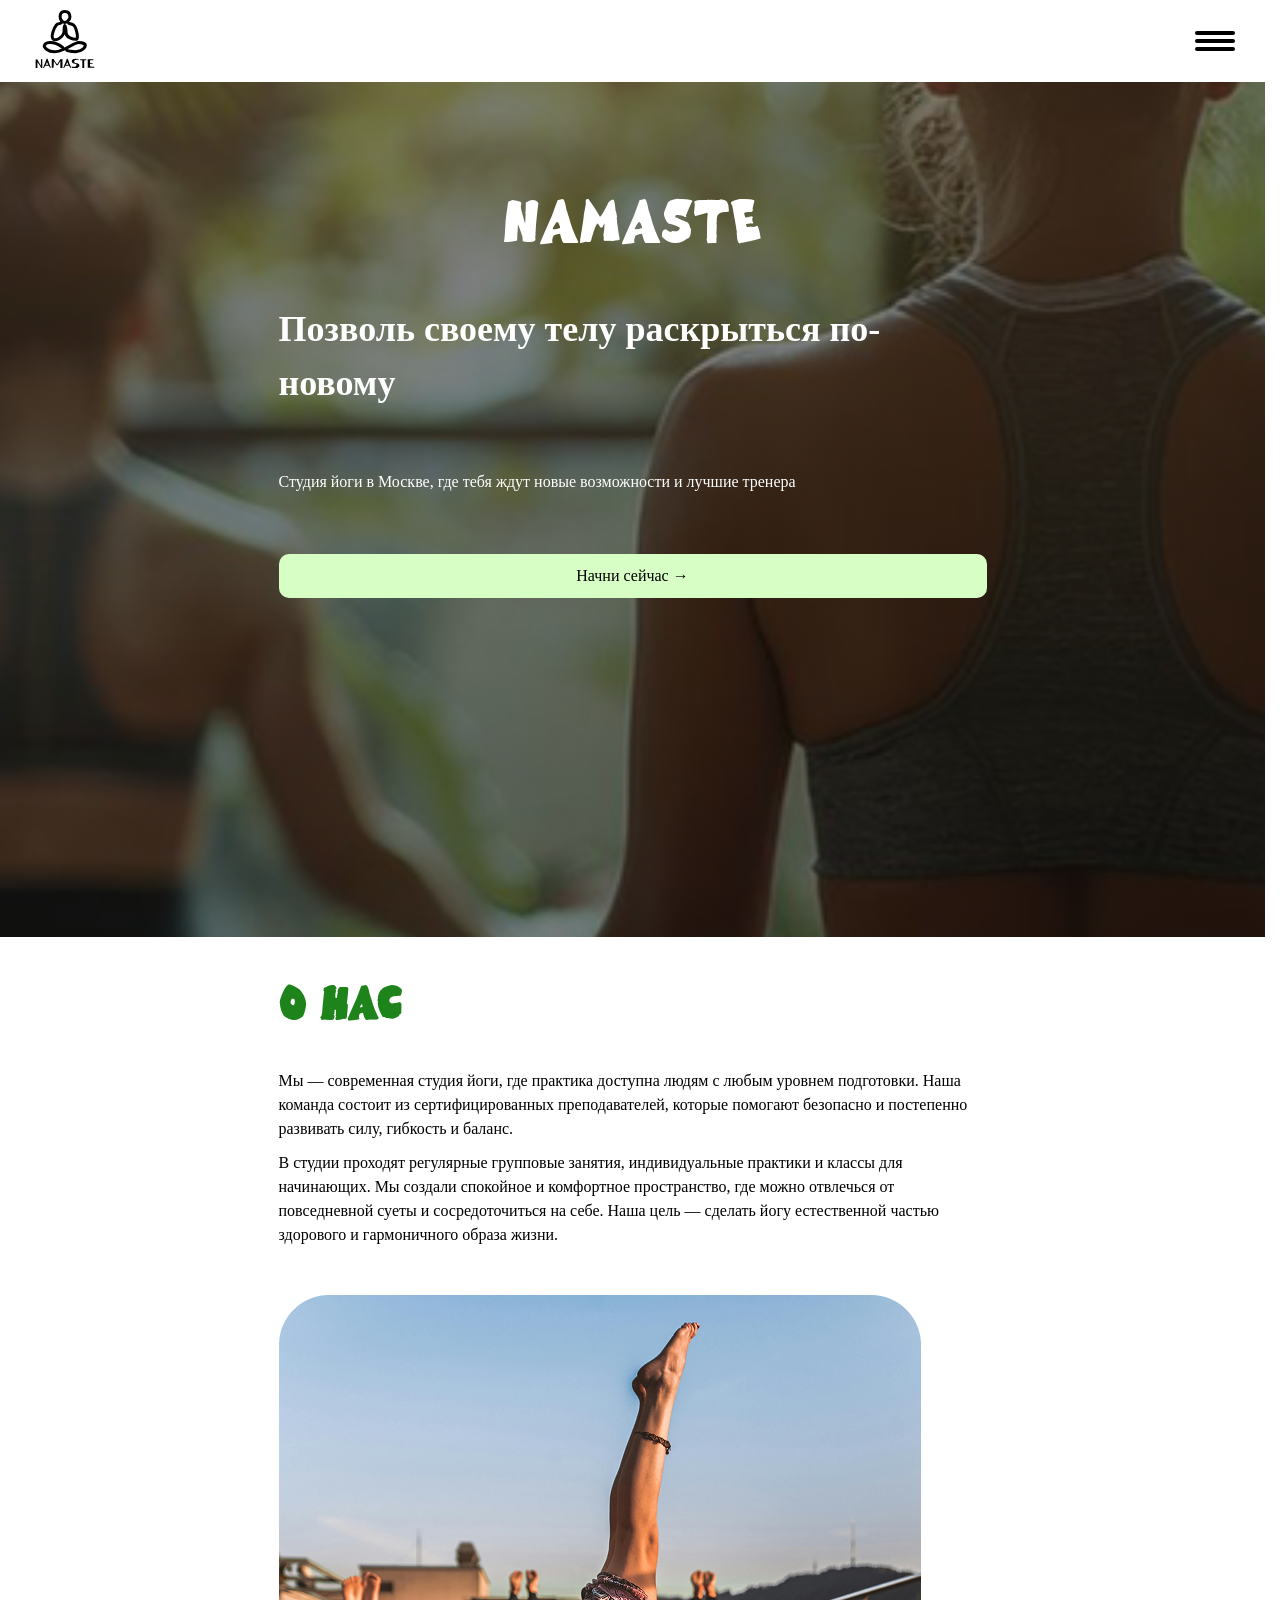
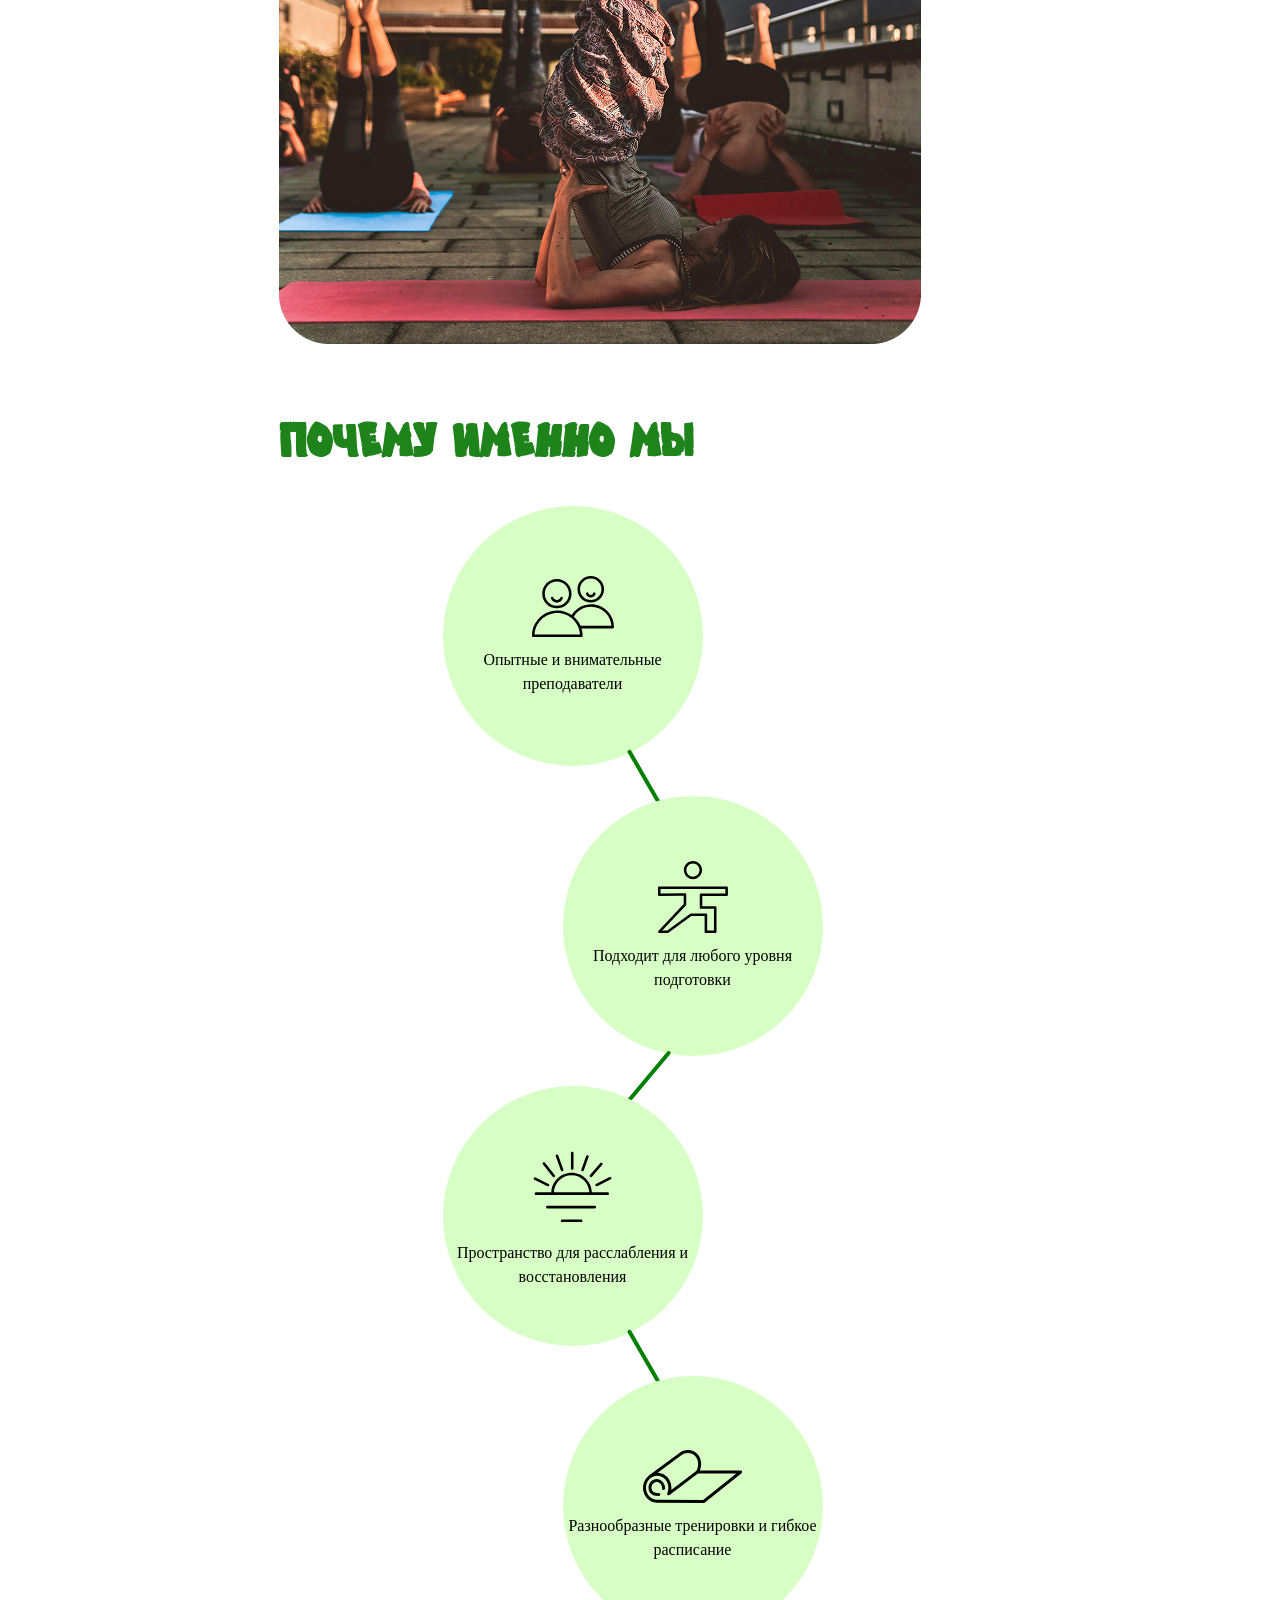
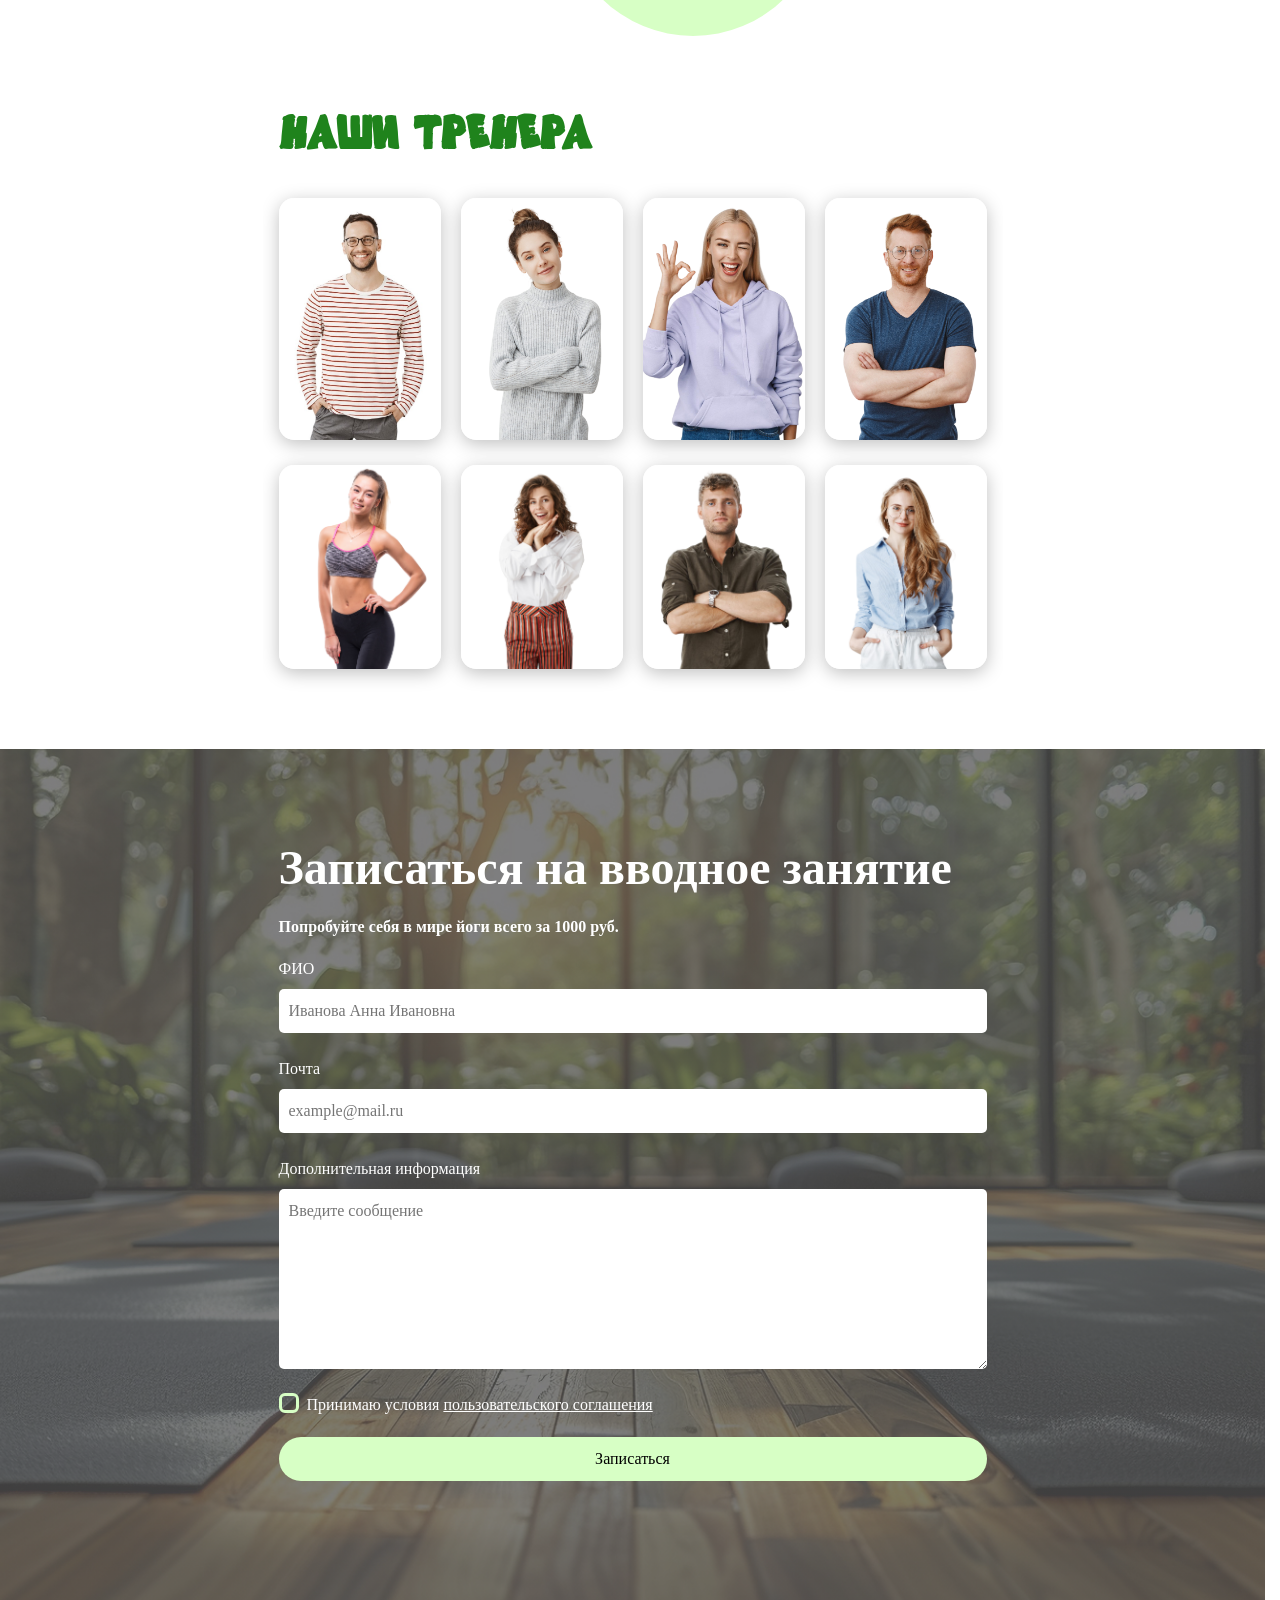
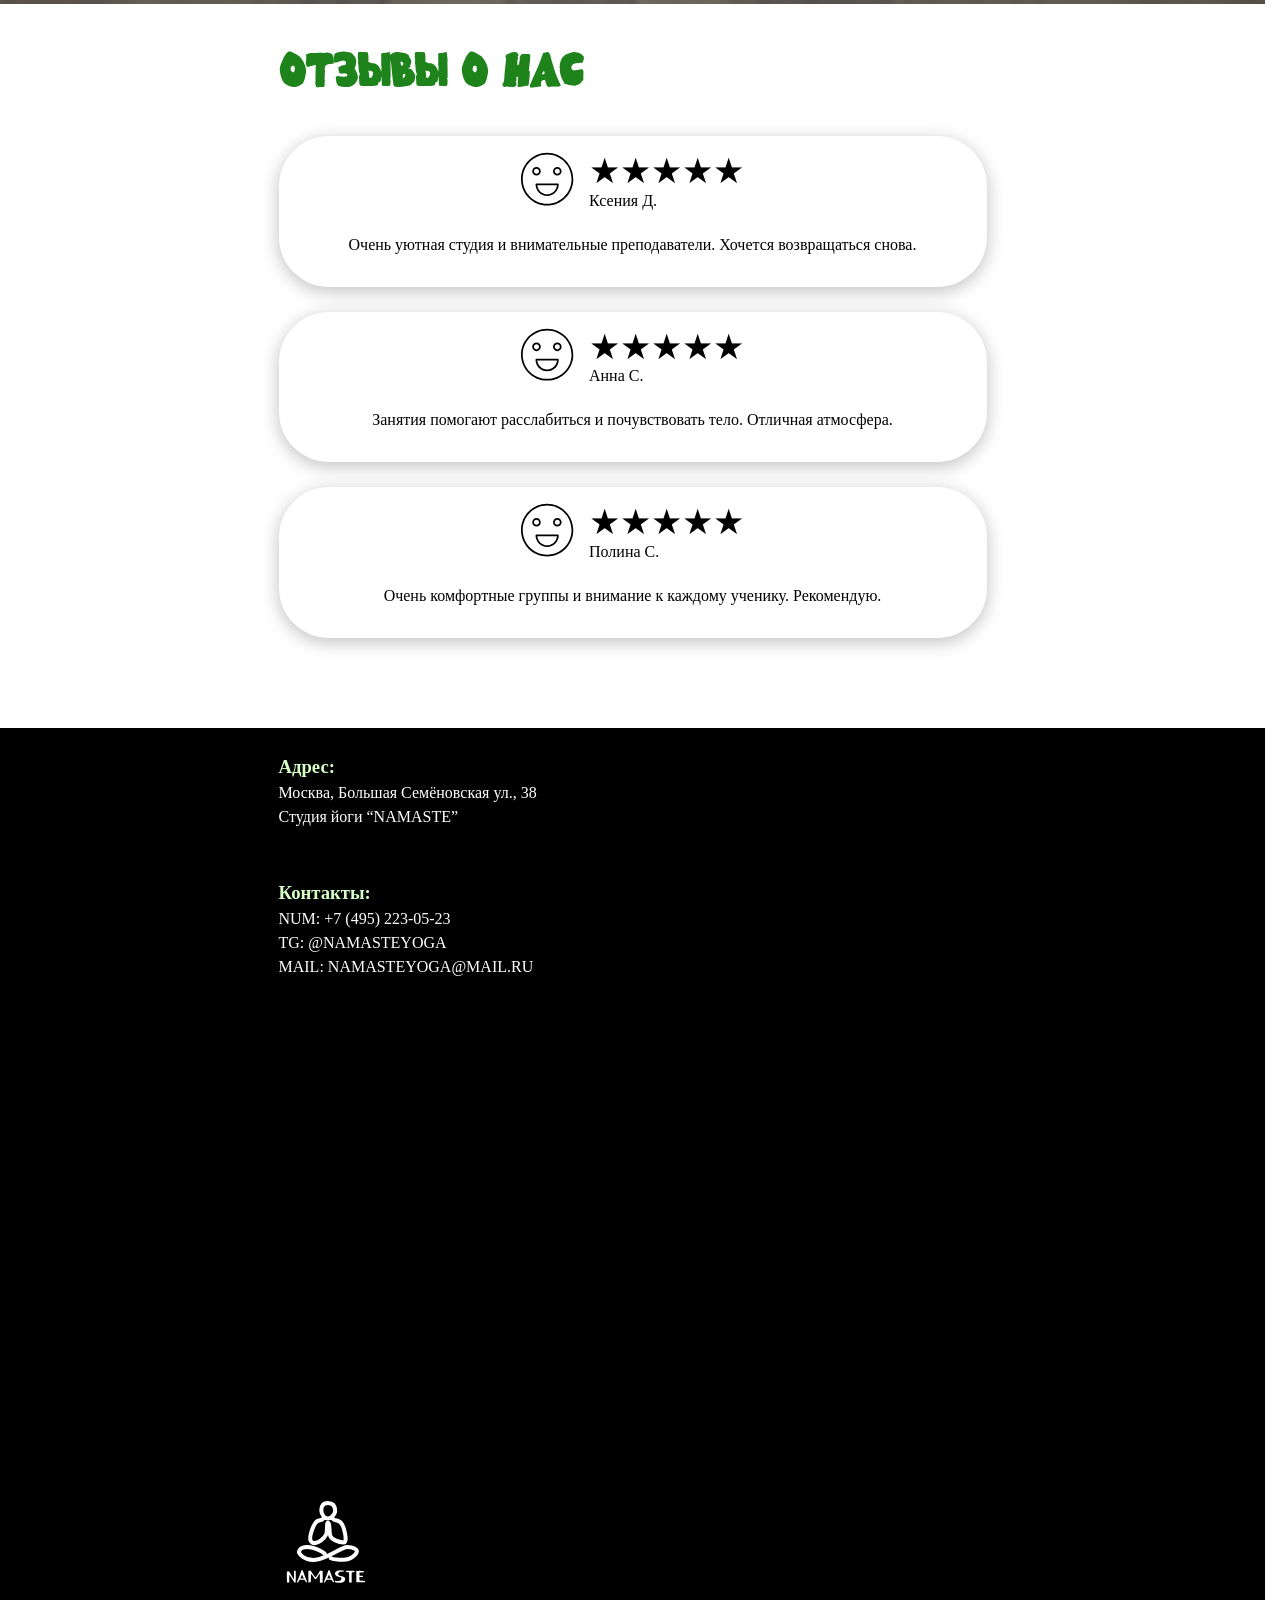
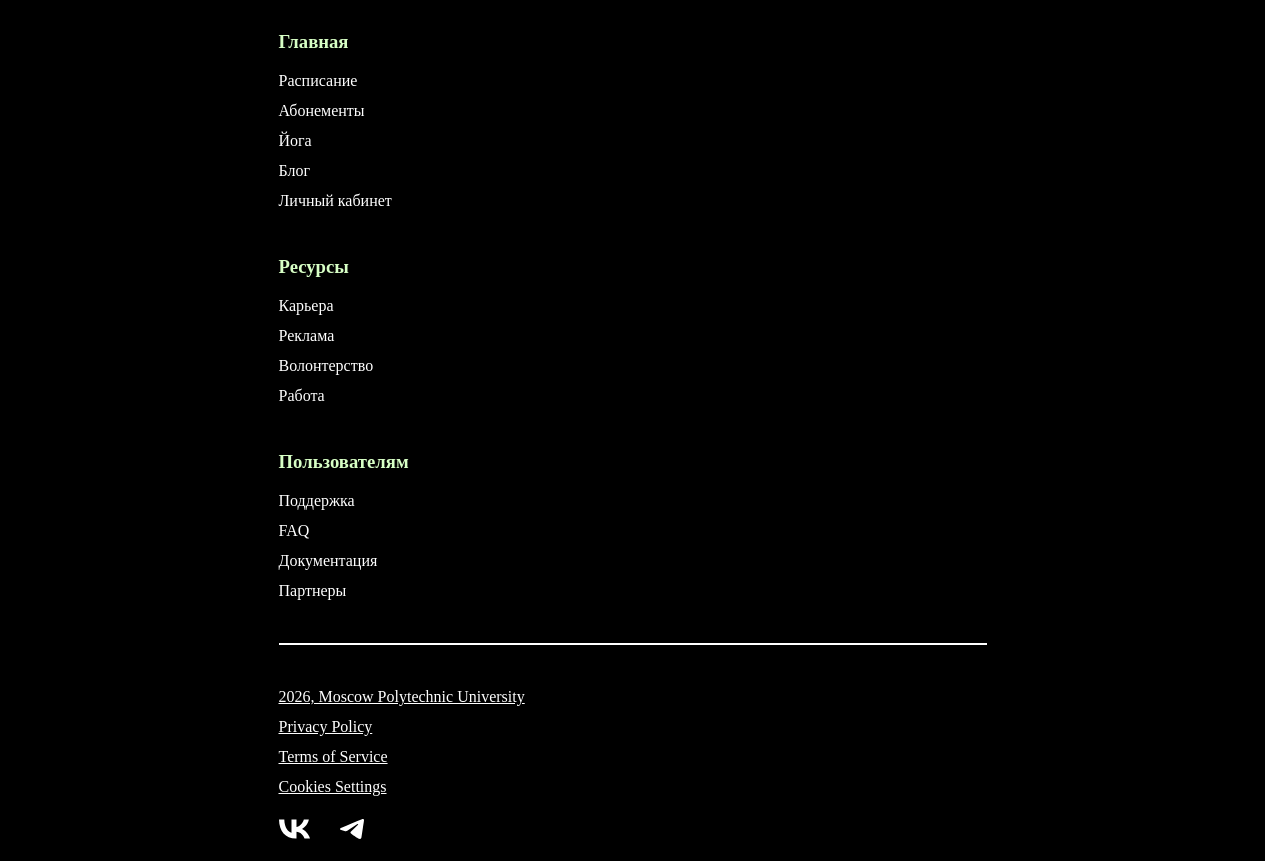
==== index.html @ 37124815 "page login regisration and shedule" ====
<!doctype html>
<html lang="ru">
  <head>
    <meta charset="UTF-8" />
    <meta name="viewport" content="width=device-width, initial-scale=1.0" />
    <title>Namaste</title>
    <link rel="stylesheet" href="css/main.css" />
    <script src="js/main.js" defer></script>
  </head>
  <body>
    <header class="header">
      <div class="logo">
        <img src="./img/logo.svg" alt="Логотип" />
      </div>
      <button class="burger" id="burger">
        <span class="burger__line"></span>
        <span class="burger__line"></span>
        <span class="burger__line"></span>
      </button>
      <nav class="full-menu" id="full-menu">
        <div class="logo">
          <img src="./img/logo-white.svg" alt="Логотип" class="logo-white" />
        </div>
        <ul class="full-menu__list">
          <li><a class="full-menu__link" href="index.html">Главная</a></li>
          <li><a class="full-menu__link" href="./pages/about.html">Йога</a></li>
          <li>
            <a class="full-menu__link" href="services.html">Расписание</a>
          </li>
          <li><a class="full-menu__link" href="contact.html">Абонементы</a></li>
          <li><a class="full-menu__link" href="contact.html">Блог</a></li>
          <li>
            <a class="full-menu__link" href="contact.html">Личный кабинет</a>
          </li>
        </ul>
      </nav>
    </header>
    <main>
      <section class="section section-main">
        <div class="container main">
          <h1 class="main__name">Namaste</h1>
          <strong class="main__title"
            >Позволь своему телу раскрыться по-новому</strong
          >
          <p class="main__text">
            Студия йоги в Москве, где тебя ждут новые возможности и лучшие
            тренера
          </p>
          <button class="btn">Начни сейчас →</button>
        </div>
      </section>
      <div class="container">
        <section class="section">
          <h2 class="title">О нас</h2>
          <p class="about__text">
            Мы — современная студия йоги, где практика доступна людям с любым
            уровнем подготовки. Наша команда состоит из сертифицированных
            преподавателей, которые помогают безопасно и постепенно развивать
            силу, гибкость и баланс.
          </p>
          <p class="about__text-2">
            В студии проходят регулярные групповые занятия, индивидуальные
            практики и классы для начинающих. Мы создали спокойное и комфортное
            пространство, где можно отвлечься от повседневной суеты и
            сосредоточиться на себе. Наша цель — сделать йогу естественной
            частью здорового и гармоничного образа жизни.
          </p>
          <div class="img-wrapper">
            <img src="./img/about-img.jpg" alt="" />
          </div>
        </section>
        <section class="section advantages">
          <h2 class="title">Почему именно мы</h2>
          <div class="advantages__cont">
            <div class="advantage">
              <img
                src="./img/advantage/friends.svg"
                alt=""
                class="advantage__img"
              />
              <p class="advantage__text">
                Опытные и внимательные преподаватели
              </p>
            </div>
            <div class="advantage">
              <img
                src="./img/advantage/men.svg"
                alt=""
                class="advantage__img"
              />
              <p class="advantage__text">
                Подходит для любого уровня подготовки
              </p>
            </div>
            <div class="advantage">
              <img
                src="./img/advantage/sun.svg"
                alt=""
                class="advantage__img"
              />
              <p class="advantage__text">
                Пространство для расслабления и восстановления
              </p>
            </div>
            <div class="advantage">
              <img
                src="./img/advantage/paper.svg"
                alt=""
                class="advantage__img"
              />
              <p class="advantage__text">
                Разнообразные тренировки и гибкое расписание
              </p>
            </div>
          </div>
        </section>
        <section class="section">
          <h2 class="title">Наши тренера</h2>
          <div class="trainers">
            <div class="trainer-card">
              <img
                class="trainer-card__img"
                src="./img/couch/image.jpg"
                alt=""
              />
              <div class="trainer-card__info">
                <h3 class="trainer-card__title">Александр Жуков</h3>
                <p class="trainer-card__text">
                  Преподаватель хатха-йоги с опытом более 7 лет
                </p>
              </div>
            </div>
            <div class="trainer-card">
              <img
                class="trainer-card__img"
                src="./img/couch/image-Photoroom-14.png"
                alt=""
              />
              <div class="trainer-card__info">
                <h3 class="trainer-card__title">Александр Жуков</h3>
                <p class="trainer-card__text">
                  Преподаватель хатха-йоги с опытом более 7 лет
                </p>
              </div>
            </div>
            <div class="trainer-card">
              <img
                class="trainer-card__img"
                src="./img/couch/image-Photoroom-15.png"
                alt=""
              />
              <div class="trainer-card__info">
                <h3 class="trainer-card__title">Александр Жуков</h3>
                <p class="trainer-card__text">
                  Преподаватель хатха-йоги с опытом более 7 лет
                </p>
              </div>
            </div>
            <div class="trainer-card">
              <img
                class="trainer-card__img"
                src="./img/couch/image-Photoroom-16.png"
                alt=""
              />
              <div class="trainer-card__info">
                <h3 class="trainer-card__title">Александр Жуков</h3>
                <p class="trainer-card__text">
                  Преподаватель хатха-йоги с опытом более 7 лет
                </p>
              </div>
            </div>
            <div class="trainer-card">
              <img
                class="trainer-card__img"
                src="./img/couch/image-Photoroom-17.png"
                alt=""
              />
              <div class="trainer-card__info">
                <h3 class="trainer-card__title">Александр Жуков</h3>
                <p class="trainer-card__text">
                  Преподаватель хатха-йоги с опытом более 7 лет
                </p>
              </div>
            </div>
            <div class="trainer-card">
              <img
                class="trainer-card__img"
                src="./img/couch/image-Photoroom-18.png"
                alt=""
              />
              <div class="trainer-card__info">
                <h3 class="trainer-card__title">Александр Жуков</h3>
                <p class="trainer-card__text">
                  Преподаватель хатха-йоги с опытом более 7 лет
                </p>
              </div>
            </div>
            <div class="trainer-card">
              <img
                class="trainer-card__img"
                src="./img/couch/image-Photoroom-19.png"
                alt=""
              />
              <div class="trainer-card__info">
                <h3 class="trainer-card__title">Александр Жуков</h3>
                <p class="trainer-card__text">
                  Преподаватель хатха-йоги с опытом более 7 лет
                </p>
              </div>
            </div>
            <div class="trainer-card">
              <img
                class="trainer-card__img"
                src="./img/couch/image-Photoroom-20.png"
                alt=""
              />
              <div class="trainer-card__info">
                <h3 class="trainer-card__title">Александр Жуков</h3>
                <p class="trainer-card__text">
                  Преподаватель хатха-йоги с опытом более 7 лет
                </p>
              </div>
            </div>
          </div>
        </section>
      </div>
      <section class="section section-form">
        <div class="container">
          <form class="form">
            <h2 class="form__title">Записаться на вводное занятие</h2>
            <p class="form__text">
              Попробуйте себя в мире йоги всего за 1000 руб.
            </p>
            <label class="form__label">
              ФИО
              <input
                type="text"
                class="form__input"
                placeholder="Иванова Анна Ивановна"
              />
            </label>
            <label class="form__label">
              Почта
              <input
                type="text"
                class="form__input"
                placeholder="example@mail.ru"
              />
            </label>
            <label class="form__label">
              Дополнительная информация
              <textarea
                class="form__textarea form__input"
                placeholder="Введите сообщение"
              ></textarea>
            </label>
            <label class="form__container-agreement">
              <input class="form__checkbox" type="checkbox" name="agreement" />
              <span class="form__checkbox-box"></span>
              <p>
                Принимаю условия
                <a class="form__link-agreement" href="#"
                  >пользовательского соглашения</a
                >
              </p>
            </label>

            <button class="btn btn-action" type="submit">Записаться</button>
          </form>
        </div>
      </section>
      <div class="container">
        <section class="section section-review">
          <h2 class="title">Отзывы о нас</h2>
          <div class="reviews">
            <div class="review">
              <div class="review__top-wrapper">
                <img
                  src="./img/smile-review.svg"
                  alt=""
                  class="review__smile"
                />
                <div class="review__grade">
                  <p class="review__stars">★★★★★</p>
                  <p class="review__client">Ксения Д.</p>
                </div>
              </div>
              <p>
                Очень уютная студия и внимательные преподаватели. Хочется
                возвращаться снова.
              </p>
            </div>
            <div class="review">
              <div class="review__top-wrapper">
                <img
                  src="./img/smile-review.svg"
                  alt=""
                  class="review__smile"
                />
                <div class="review__grade">
                  <p class="review__stars">★★★★★</p>
                  <p class="review__client">Анна С.</p>
                </div>
              </div>
              <p>
                Занятия помогают расслабиться и почувствовать тело. Отличная
                атмосфера.
              </p>
            </div>
            <div class="review">
              <div class="review__top-wrapper">
                <img
                  src="./img/smile-review.svg"
                  alt=""
                  class="review__smile"
                />
                <div class="review__grade">
                  <p class="review__stars">★★★★★</p>
                  <p class="review__client">Полина С.</p>
                </div>
              </div>
              <p>
                Очень комфортные группы и внимание к каждому ученику.
                Рекомендую.
              </p>
            </div>
          </div>
        </section>
      </div>
      <section class="section-contacts">
        <div class="container contacts">
          <ul class="contact-list">
            <h3 class="contact-title">Адрес:</h3>
            <li>Москва, Большая Семёновская ул., 38</li>
            <li>Студия йоги “NAMASTE”</li>
          </ul>
          <ul class="contact-list">
            <h3 class="contact-title">Контакты:</h3>
            <li>NUM: +7 (495) 223-05-23</li>
            <li>TG: @NAMASTEYOGA</li>
            <li>MAIL: NAMASTEYOGA@MAIL.RU</li>
          </ul>
        </div>
        <div class="map-wrapper">
          <iframe
            src="https://yandex.ru/map-widget/v1/?ll=37.712398%2C55.781358&z=17&pt=37.712398%2C55.781358,pm2blm"
            width="100%"
            height="450"
            frameborder="0"
            allowfullscreen="true"
          >
          </iframe>
        </div>
      </section>
    </main>
    <footer class="footer">
      <div class="container footer-cont">
        <a href="/">
          <img src="./img/logo-white.svg" alt="logo" />
        </a>
        <div class="footer__block">
          <h3 class="footer__title">Главная</h3>
          <ul class="footer__list">
            <li class="footer__item">
              <a class="link" href="#">Расписание</a>
            </li>
            <li class="footer__item">
              <a class="link" href="#">Абонементы</a>
            </li>
            <li class="footer__item">
              <a class="link" href="#">Йога</a>
            </li>
            <li class="footer__item">
              <a class="link" href="#">Блог</a>
            </li>
            <li class="footer__item">
              <a class="link" href="#">Личный кабинет</a>
            </li>
          </ul>
        </div>
        <div class="footer__block">
          <h3 class="footer__title">Ресурсы</h3>
          <ul class="footer__list">
            <li class="footer__item">
              <a class="link" href="#">Карьера</a>
            </li>
            <li class="footer__item">
              <a class="link" href="#">Реклама</a>
            </li>
            <li class="footer__item">
              <a class="link" href="#">Волонтерство</a>
            </li>
            <li class="footer__item">
              <a class="link" href="#">Работа</a>
            </li>
          </ul>
        </div>
        <div class="footer__block">
          <h3 class="footer__title">Пользователям</h3>
          <ul class="footer__list">
            <li class="footer__item">
              <a class="link" href="#">Поддержка</a>
            </li>
            <li class="footer__item">
              <a class="link" href="#">FAQ</a>
            </li>
            <li class="footer__item">
              <a class="link" href="#">Документация</a>
            </li>
            <li class="footer__item">
              <a class="link" href="#">Партнеры</a>
            </li>
          </ul>
        </div>
        <div class="footer__line"></div>
        <div class="footer__end">
          <ul class="footer__list-end">
            <li class="footer__item">
              <a class="footer__doc" href="#"
                >2026, Moscow Polytechnic University</a
              >
            </li>
            <li class="footer__item">
              <a class="footer__doc" href="#">Privacy Policy</a>
            </li>
            <li class="footer__item">
              <a class="footer__doc" href="#">Terms of Service</a>
            </li>
            <li class="footer__item">
              <a class="footer__doc" href="#">Cookies Settings</a>
            </li>
          </ul>
          <div class="footer__networks">
            <img src="./img/vk.svg" alt="" class="network-icon" />
            <img src="./img/tg.svg" alt="" class="network-icon" />
          </div>
        </div>
      </div>
    </footer>
  </body>
</html>
---- css/main.css ----
@import url('./base/normalize.css');
@import url('./base/fonts.css');
@import url('./abstracts/variables.css');
@import url('./abstracts/utils.css');
@import url('./base/globals.css');

@import url('./components/button.css');
@import url('./components/header.css');
@import url('./components/footer.css');

@import url('./pages/main-page.css');
@import url('./pages/about-page.css');
@import url('./pages/blog-page.css');
@import url('./pages/subscription.css');
@import url('./pages/shedule-page.css');
@import url('./pages/login-page.css');
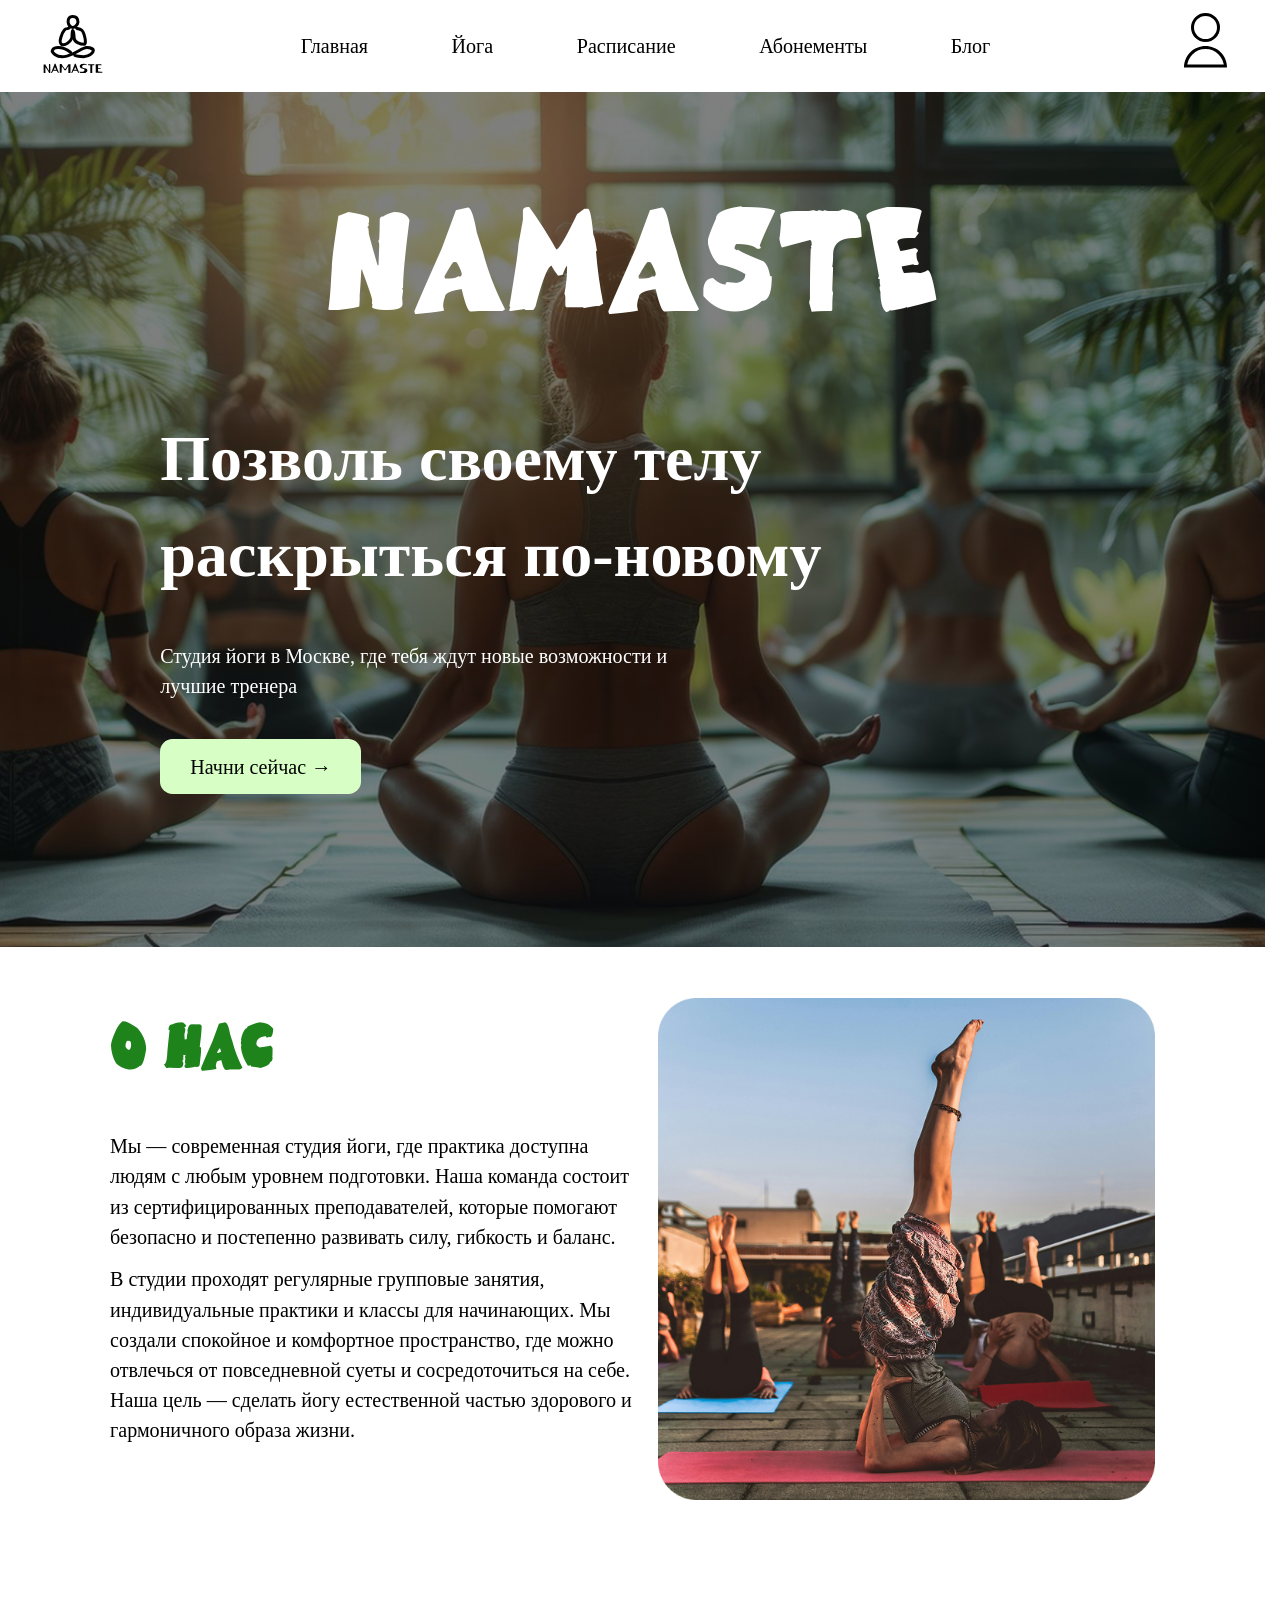
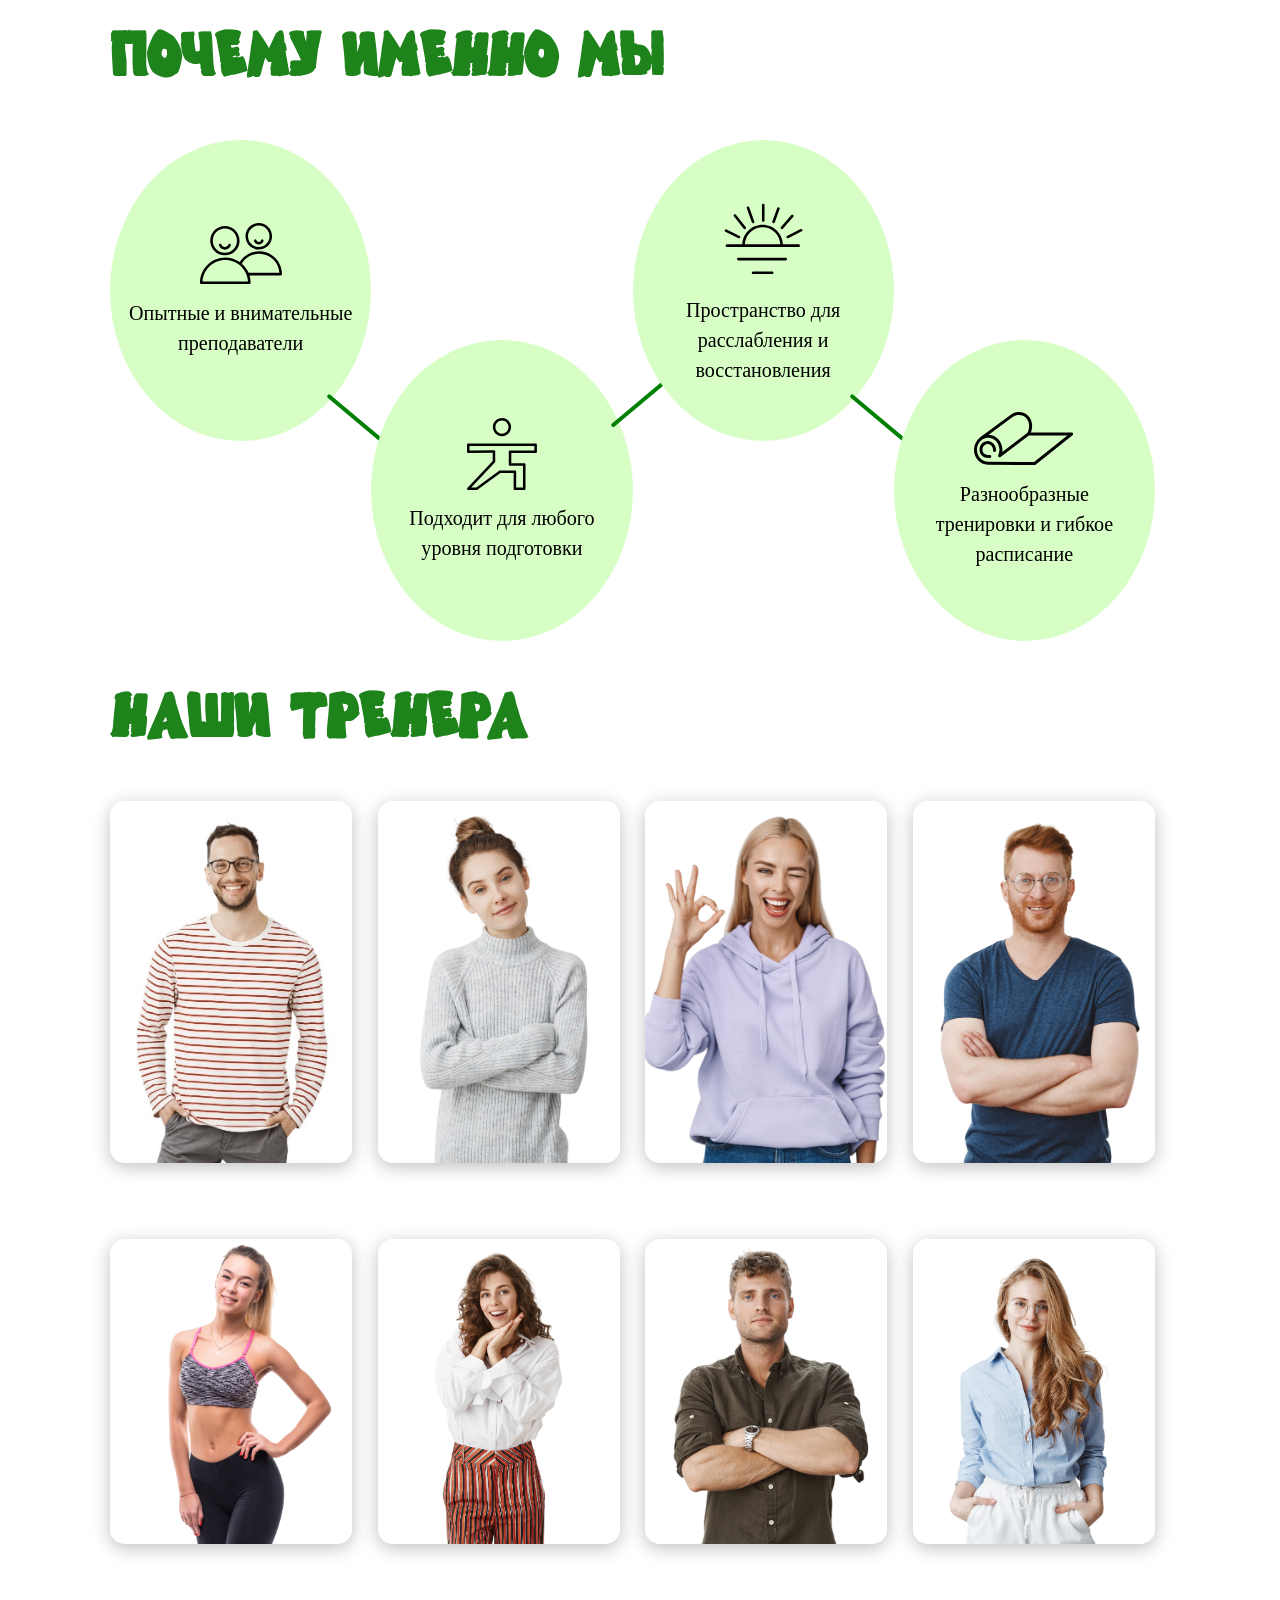
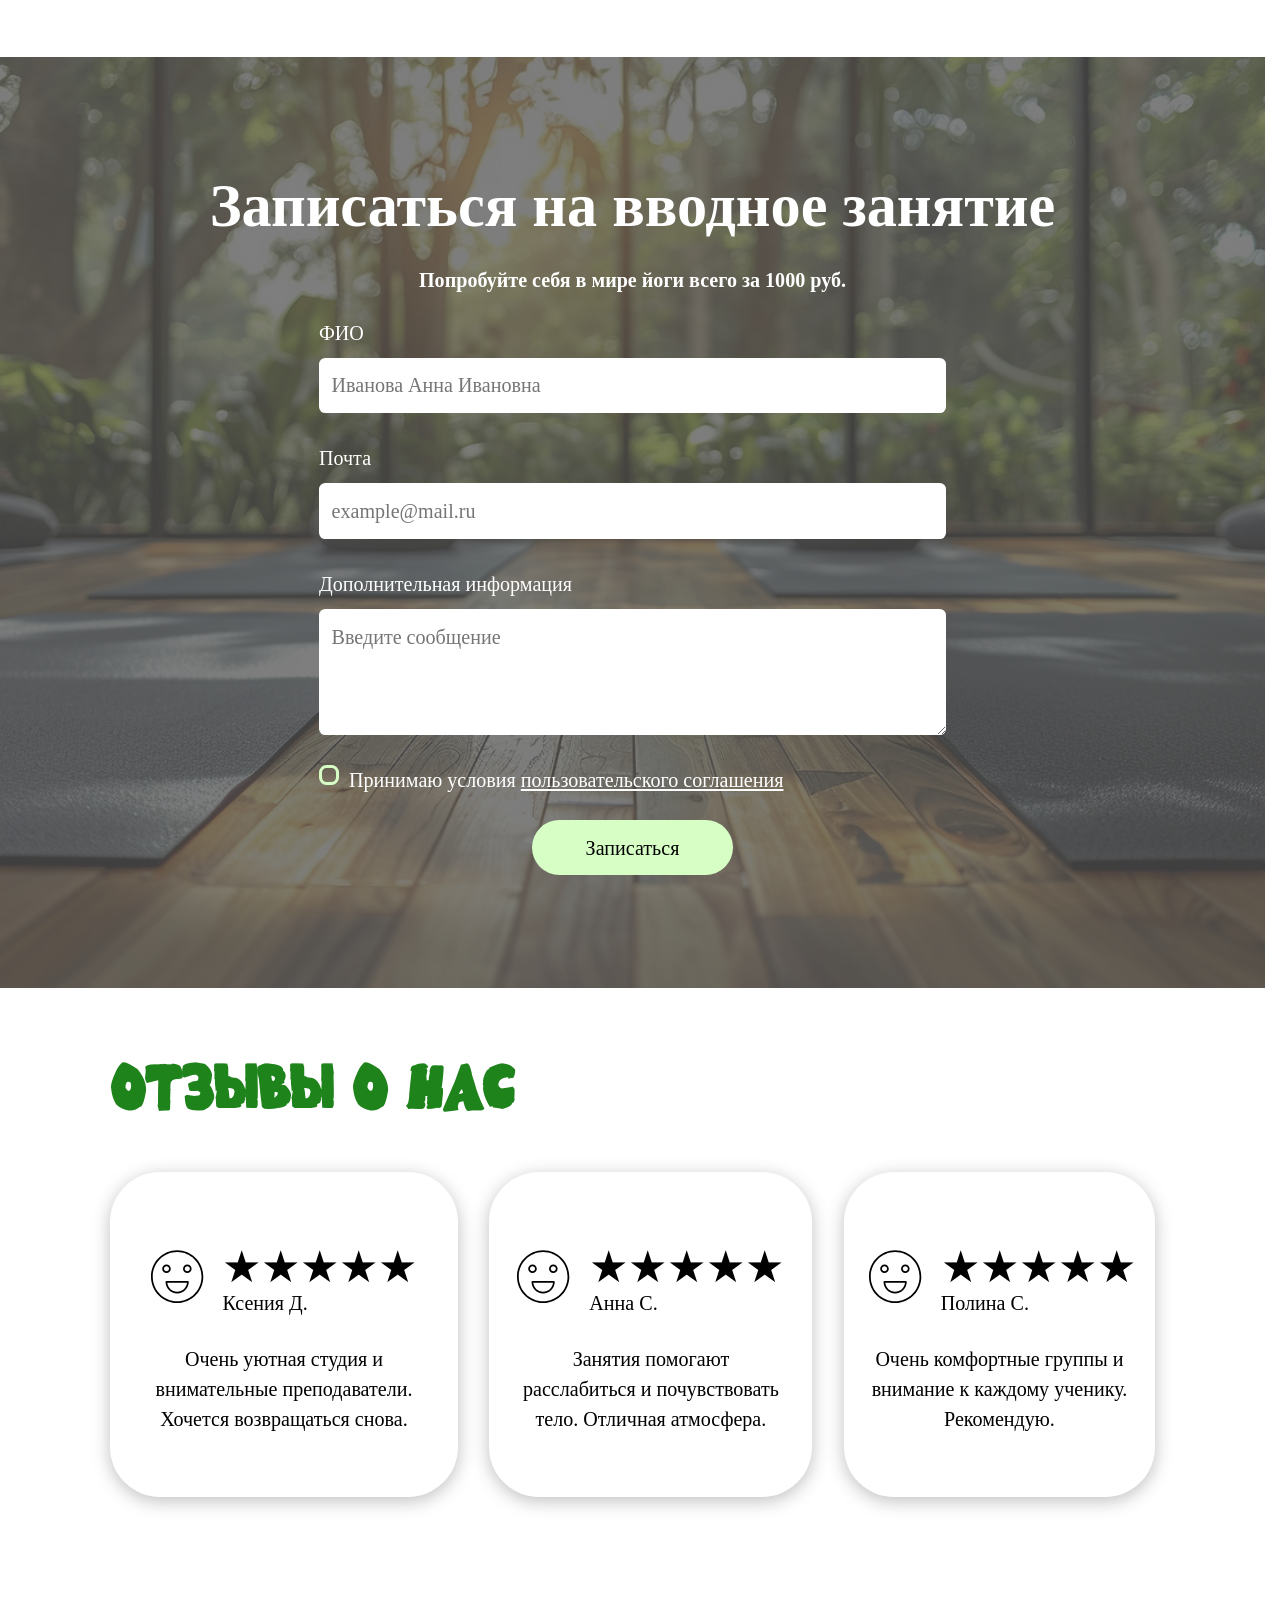
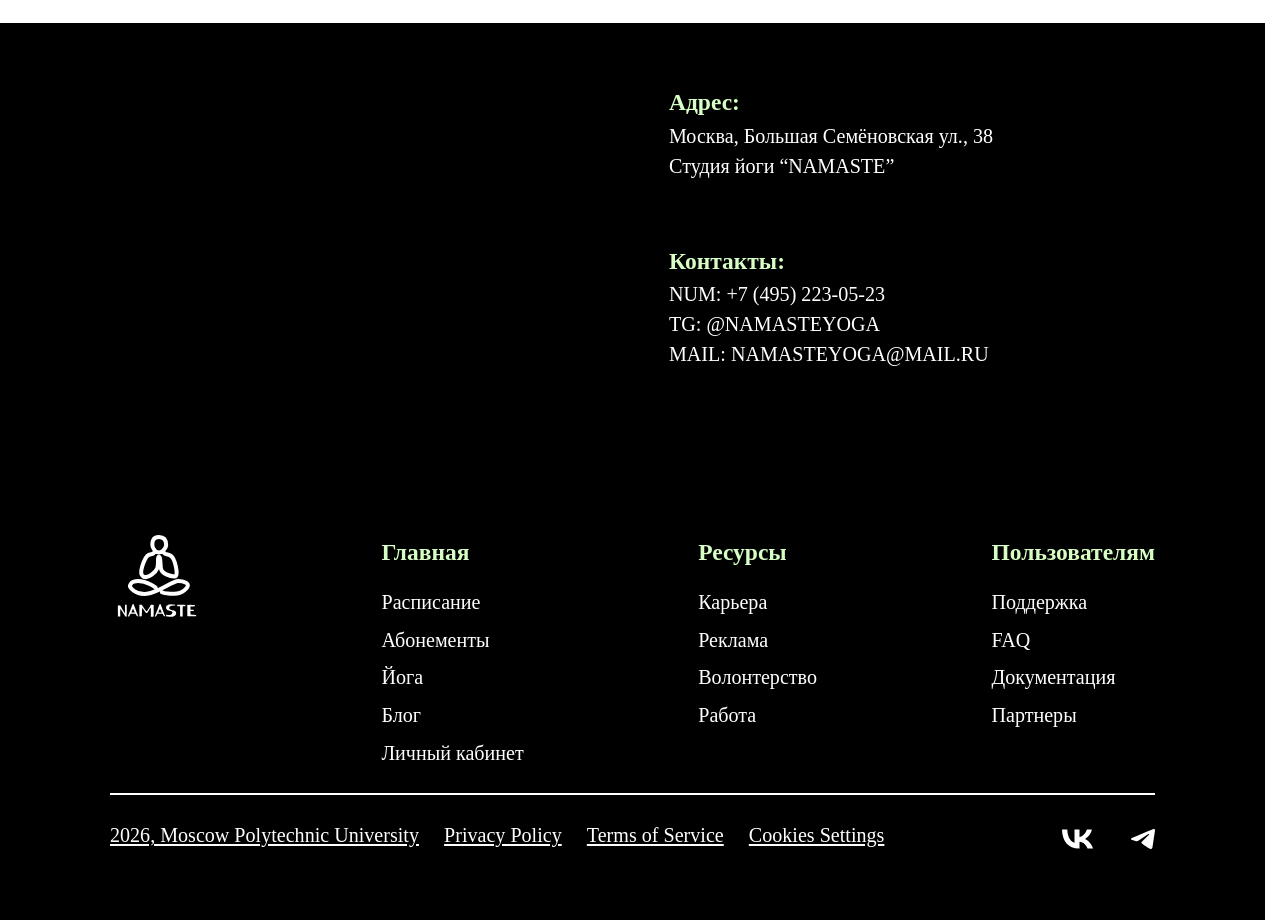
==== commit 27ddb25a: "desktop main page" ====
--- a/index.html
+++ b/index.html
@@ -12,28 +12,30 @@
       <div class="logo">
         <img src="./img/logo.svg" alt="Логотип" />
       </div>
+
+      <nav class="full-menu" id="full-menu">
+        <div class="logo logo--menu">
+          <img src="./img/logo-white.svg" alt="Логотип" class="logo-white" />
+        </div>
+        <ul class="full-menu__list">
+          <li><a class="full-menu__link" href="/">Главная</a></li>
+          <li><a class="full-menu__link" href="./pages/about.html">Йога</a></li>
+          <li><a class="full-menu__link" href="./pages/shedule.html">Расписание</a></li>
+          <li><a class="full-menu__link" href="./pages/subscription.html">Абонементы</a></li>
+          <li><a class="full-menu__link" href="./pages/blog.html">Блог</a></li>
+        </ul>
+      </nav>
+
       <button class="burger" id="burger">
         <span class="burger__line"></span>
         <span class="burger__line"></span>
         <span class="burger__line"></span>
       </button>
-      <nav class="full-menu" id="full-menu">
-        <div class="logo">
-          <img src="./img/logo-white.svg" alt="Логотип" class="logo-white" />
-        </div>
-        <ul class="full-menu__list">
-          <li><a class="full-menu__link" href="index.html">Главная</a></li>
-          <li><a class="full-menu__link" href="./pages/about.html">Йога</a></li>
-          <li>
-            <a class="full-menu__link" href="services.html">Расписание</a>
-          </li>
-          <li><a class="full-menu__link" href="contact.html">Абонементы</a></li>
-          <li><a class="full-menu__link" href="contact.html">Блог</a></li>
-          <li>
-            <a class="full-menu__link" href="contact.html">Личный кабинет</a>
-          </li>
-        </ul>
-      </nav>
+
+      <!-- Кнопка войти — скрыта на мобильном -->
+      <a href="./pages/profile.html" class="btn__login">
+        <img src="./img/profile.svg" alt="">
+      </a>
     </header>
     <main>
       <section class="section section-main">
@@ -50,21 +52,23 @@
         </div>
       </section>
       <div class="container">
-        <section class="section">
-          <h2 class="title">О нас</h2>
-          <p class="about__text">
-            Мы — современная студия йоги, где практика доступна людям с любым
-            уровнем подготовки. Наша команда состоит из сертифицированных
-            преподавателей, которые помогают безопасно и постепенно развивать
-            силу, гибкость и баланс.
-          </p>
-          <p class="about__text-2">
-            В студии проходят регулярные групповые занятия, индивидуальные
-            практики и классы для начинающих. Мы создали спокойное и комфортное
-            пространство, где можно отвлечься от повседневной суеты и
-            сосредоточиться на себе. Наша цель — сделать йогу естественной
-            частью здорового и гармоничного образа жизни.
-          </p>
+        <section class="section section-about">
+          <div class="section-about__right">
+            <h2 class="title">О нас</h2>
+            <p class="about__text">
+              Мы — современная студия йоги, где практика доступна людям с любым
+              уровнем подготовки. Наша команда состоит из сертифицированных
+              преподавателей, которые помогают безопасно и постепенно развивать
+              силу, гибкость и баланс.
+            </p>
+            <p class="about__text-2">
+              В студии проходят регулярные групповые занятия, индивидуальные
+              практики и классы для начинающих. Мы создали спокойное и комфортное
+              пространство, где можно отвлечься от повседневной суеты и
+              сосредоточиться на себе. Наша цель — сделать йогу естественной
+              частью здорового и гармоничного образа жизни.
+            </p>
+          </div>
           <div class="img-wrapper">
             <img src="./img/about-img.jpg" alt="" />
           </div>
@@ -226,11 +230,10 @@
       </div>
       <section class="section section-form">
         <div class="container">
+          <h2 class="form__title">Записаться на вводное занятие</h2>
+          <p class="form__text">Попробуйте себя в мире йоги всего за 1000 руб.</p>
           <form class="form">
-            <h2 class="form__title">Записаться на вводное занятие</h2>
-            <p class="form__text">
-              Попробуйте себя в мире йоги всего за 1000 руб.
-            </p>
+            
             <label class="form__label">
               ФИО
               <input
@@ -264,8 +267,8 @@
                 >
               </p>
             </label>
-
             <button class="btn btn-action" type="submit">Записаться</button>
+            
           </form>
         </div>
       </section>
@@ -355,62 +358,64 @@
     </main>
     <footer class="footer">
       <div class="container footer-cont">
-        <a href="/">
-          <img src="./img/logo-white.svg" alt="logo" />
-        </a>
-        <div class="footer__block">
-          <h3 class="footer__title">Главная</h3>
-          <ul class="footer__list">
-            <li class="footer__item">
-              <a class="link" href="#">Расписание</a>
-            </li>
-            <li class="footer__item">
-              <a class="link" href="#">Абонементы</a>
-            </li>
-            <li class="footer__item">
-              <a class="link" href="#">Йога</a>
-            </li>
-            <li class="footer__item">
-              <a class="link" href="#">Блог</a>
-            </li>
-            <li class="footer__item">
-              <a class="link" href="#">Личный кабинет</a>
-            </li>
-          </ul>
-        </div>
-        <div class="footer__block">
-          <h3 class="footer__title">Ресурсы</h3>
-          <ul class="footer__list">
-            <li class="footer__item">
-              <a class="link" href="#">Карьера</a>
-            </li>
-            <li class="footer__item">
-              <a class="link" href="#">Реклама</a>
-            </li>
-            <li class="footer__item">
-              <a class="link" href="#">Волонтерство</a>
-            </li>
-            <li class="footer__item">
-              <a class="link" href="#">Работа</a>
-            </li>
-          </ul>
-        </div>
-        <div class="footer__block">
-          <h3 class="footer__title">Пользователям</h3>
-          <ul class="footer__list">
-            <li class="footer__item">
-              <a class="link" href="#">Поддержка</a>
-            </li>
-            <li class="footer__item">
-              <a class="link" href="#">FAQ</a>
-            </li>
-            <li class="footer__item">
-              <a class="link" href="#">Документация</a>
-            </li>
-            <li class="footer__item">
-              <a class="link" href="#">Партнеры</a>
-            </li>
-          </ul>
+        <div class="footer-cont__top">
+          <a href="/">
+            <img src="./img/logo-white.svg" alt="logo" />
+          </a>
+          <div class="footer__block">
+            <h3 class="footer__title">Главная</h3>
+            <ul class="footer__list">
+              <li class="footer__item">
+                <a class="link" href="./pages/shedule.html">Расписание</a>
+              </li>
+              <li class="footer__item">
+                <a class="link" href="./pages/subscription.html">Абонементы</a>
+              </li>
+              <li class="footer__item">
+                <a class="link" href="./pages/about.html">Йога</a>
+              </li>
+              <li class="footer__item">
+                <a class="link" href="./pages/blog.html">Блог</a>
+              </li>
+              <li class="footer__item">
+                <a class="link" href="./pages/profile.html">Личный кабинет</a>
+              </li>
+            </ul>
+          </div>
+          <div class="footer__block">
+            <h3 class="footer__title">Ресурсы</h3>
+            <ul class="footer__list">
+              <li class="footer__item">
+                <a class="link" href="#">Карьера</a>
+              </li>
+              <li class="footer__item">
+                <a class="link" href="#">Реклама</a>
+              </li>
+              <li class="footer__item">
+                <a class="link" href="#">Волонтерство</a>
+              </li>
+              <li class="footer__item">
+                <a class="link" href="#">Работа</a>
+              </li>
+            </ul>
+          </div>
+          <div class="footer__block">
+            <h3 class="footer__title">Пользователям</h3>
+            <ul class="footer__list">
+              <li class="footer__item">
+                <a class="link" href="#">Поддержка</a>
+              </li>
+              <li class="footer__item">
+                <a class="link" href="#">FAQ</a>
+              </li>
+              <li class="footer__item">
+                <a class="link" href="#">Документация</a>
+              </li>
+              <li class="footer__item">
+                <a class="link" href="#">Партнеры</a>
+              </li>
+            </ul>
+          </div>
         </div>
         <div class="footer__line"></div>
         <div class="footer__end">
--- a/css/main.css
+++ b/css/main.css
@@ -7,6 +7,7 @@
 @import url('./components/button.css');
 @import url('./components/header.css');
 @import url('./components/footer.css');
+@import url('./components/exercise-card.css');
 
 @import url('./pages/main-page.css');
 @import url('./pages/about-page.css');
@@ -14,3 +15,4 @@
 @import url('./pages/subscription.css');
 @import url('./pages/shedule-page.css');
 @import url('./pages/login-page.css');
+@import url('./pages/profile-page.css');
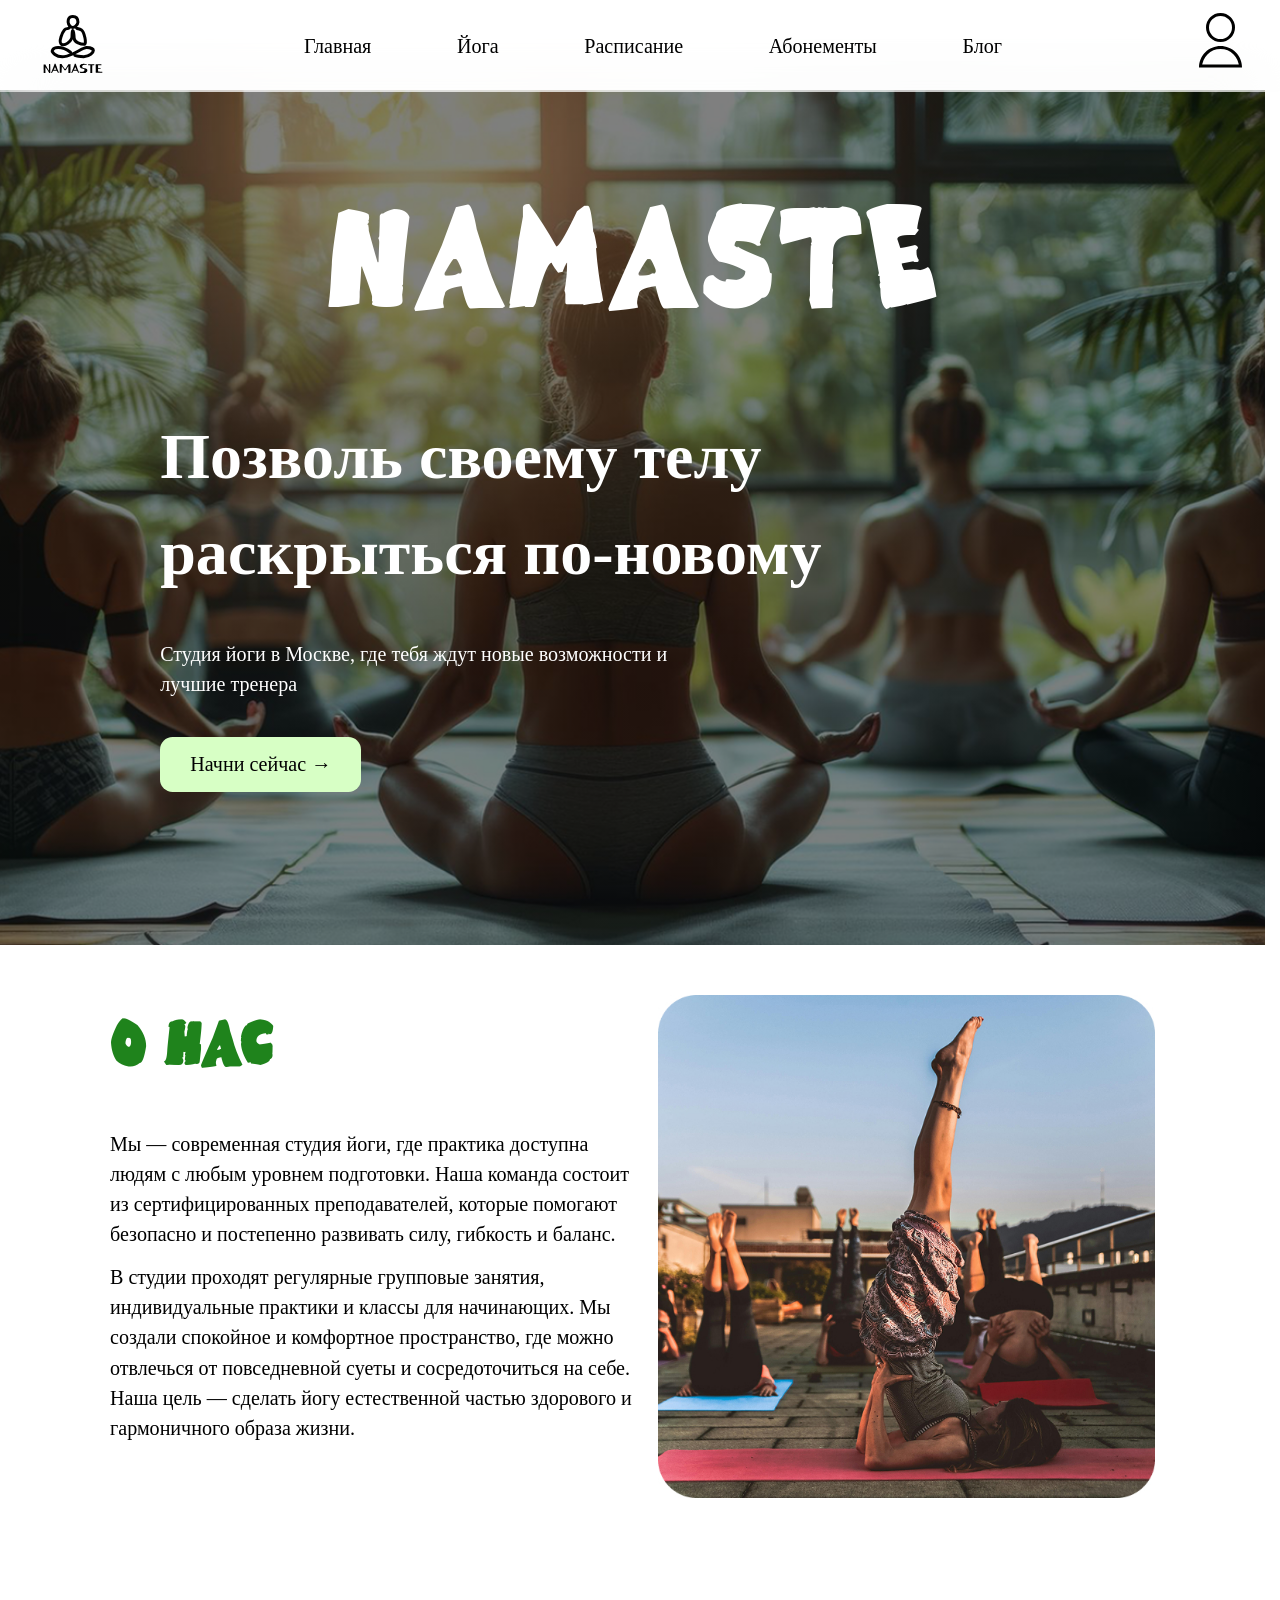
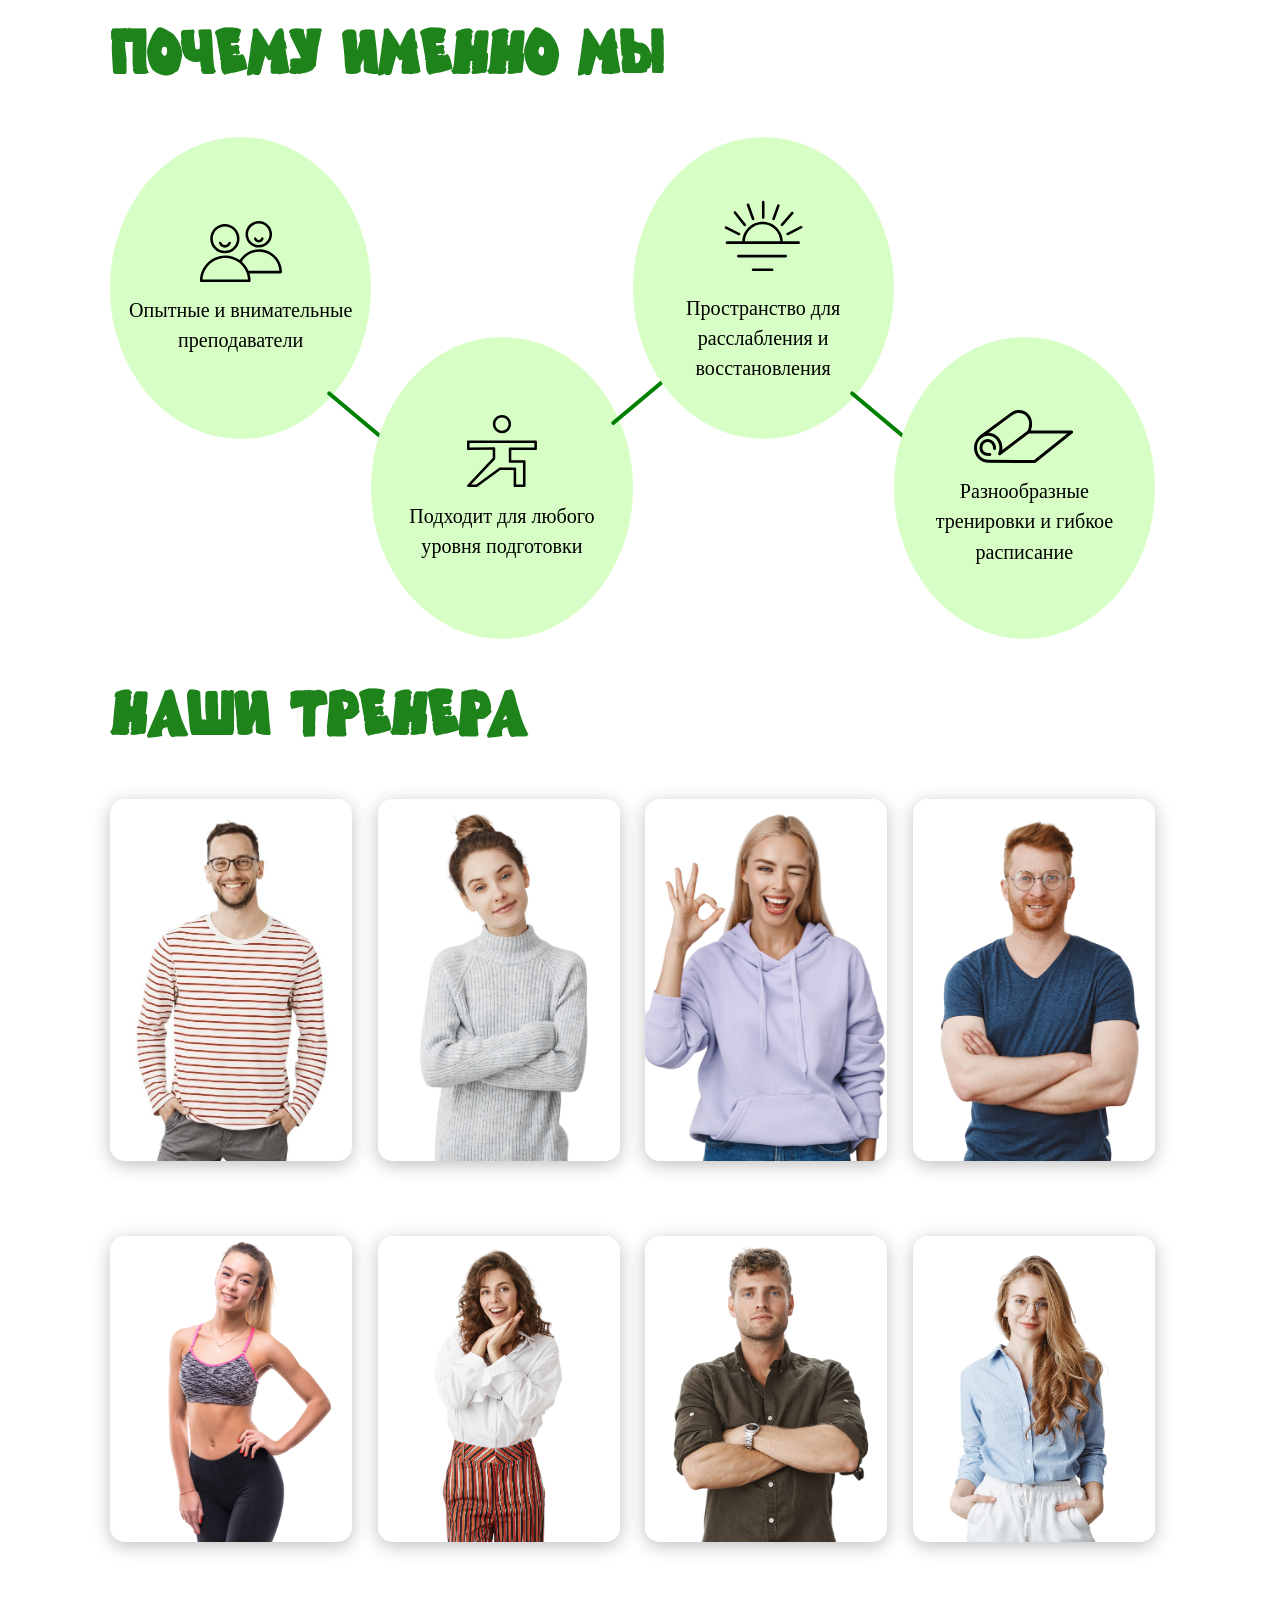
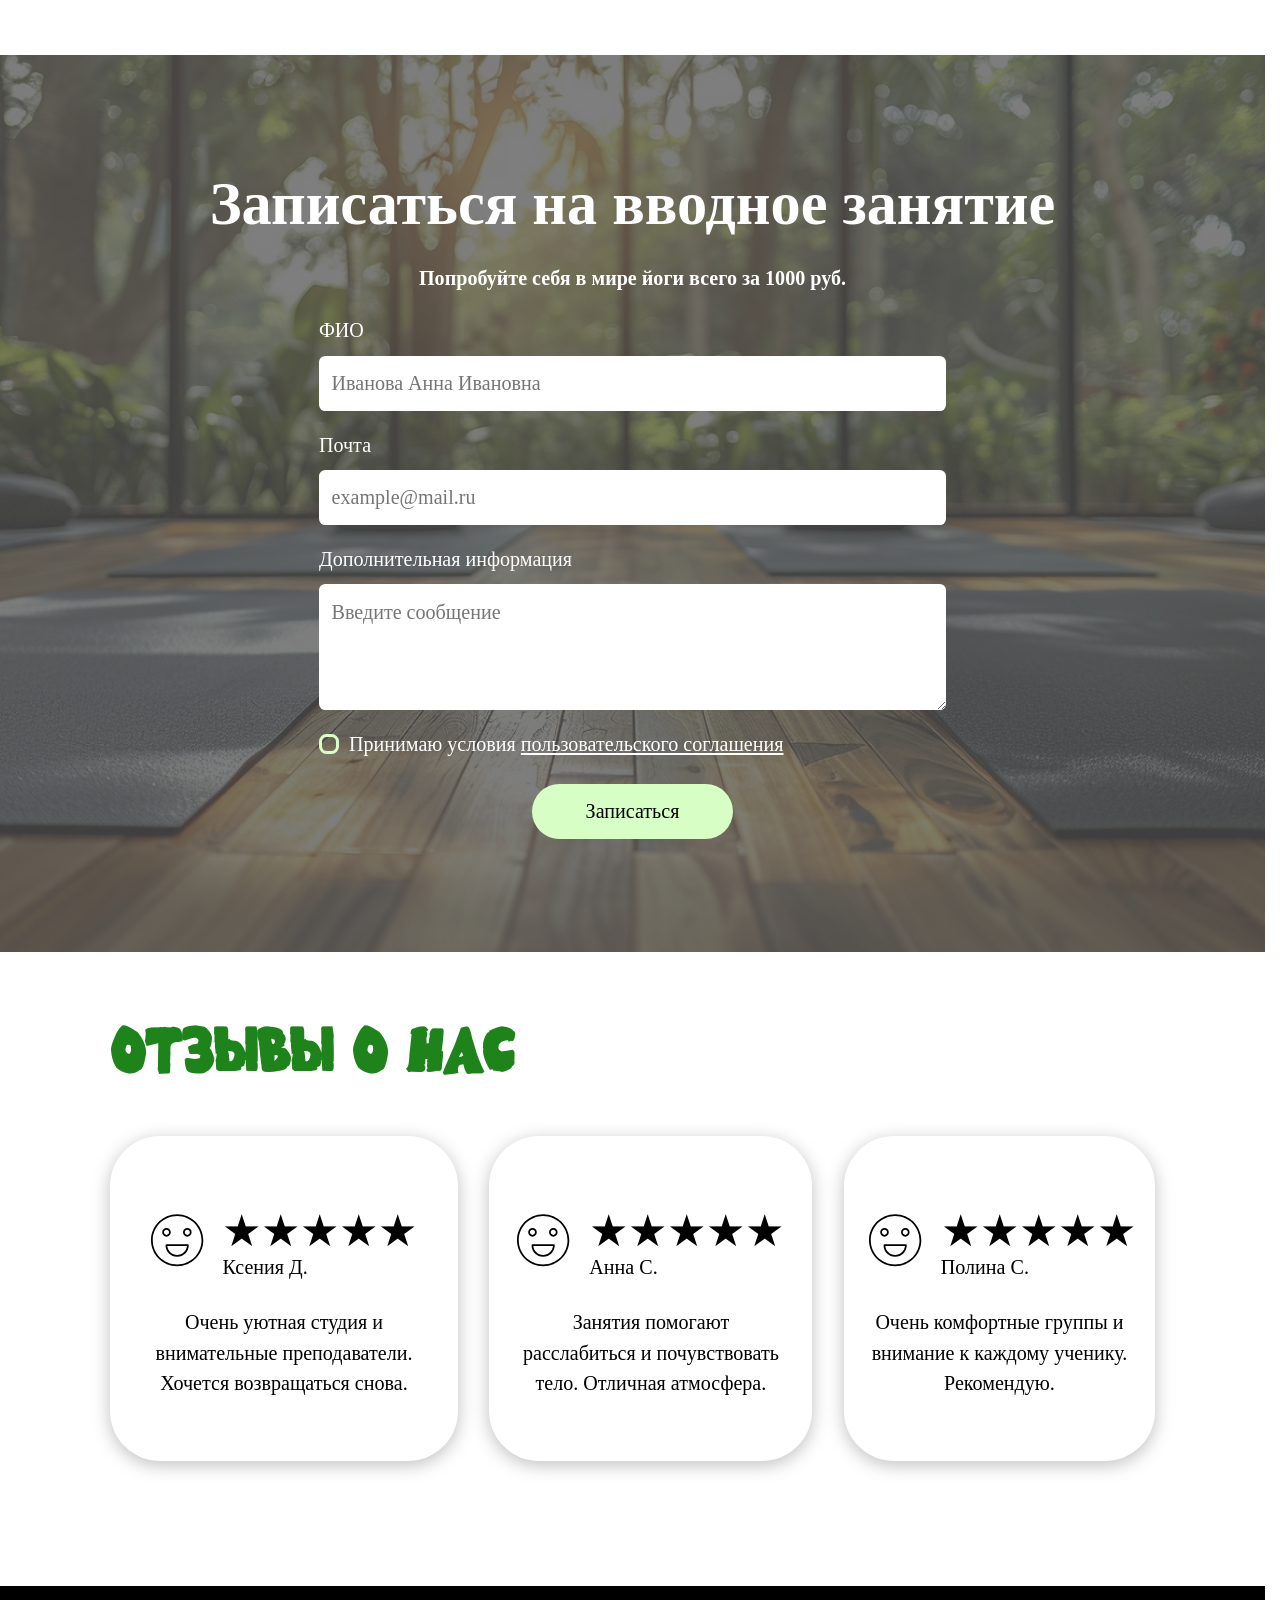
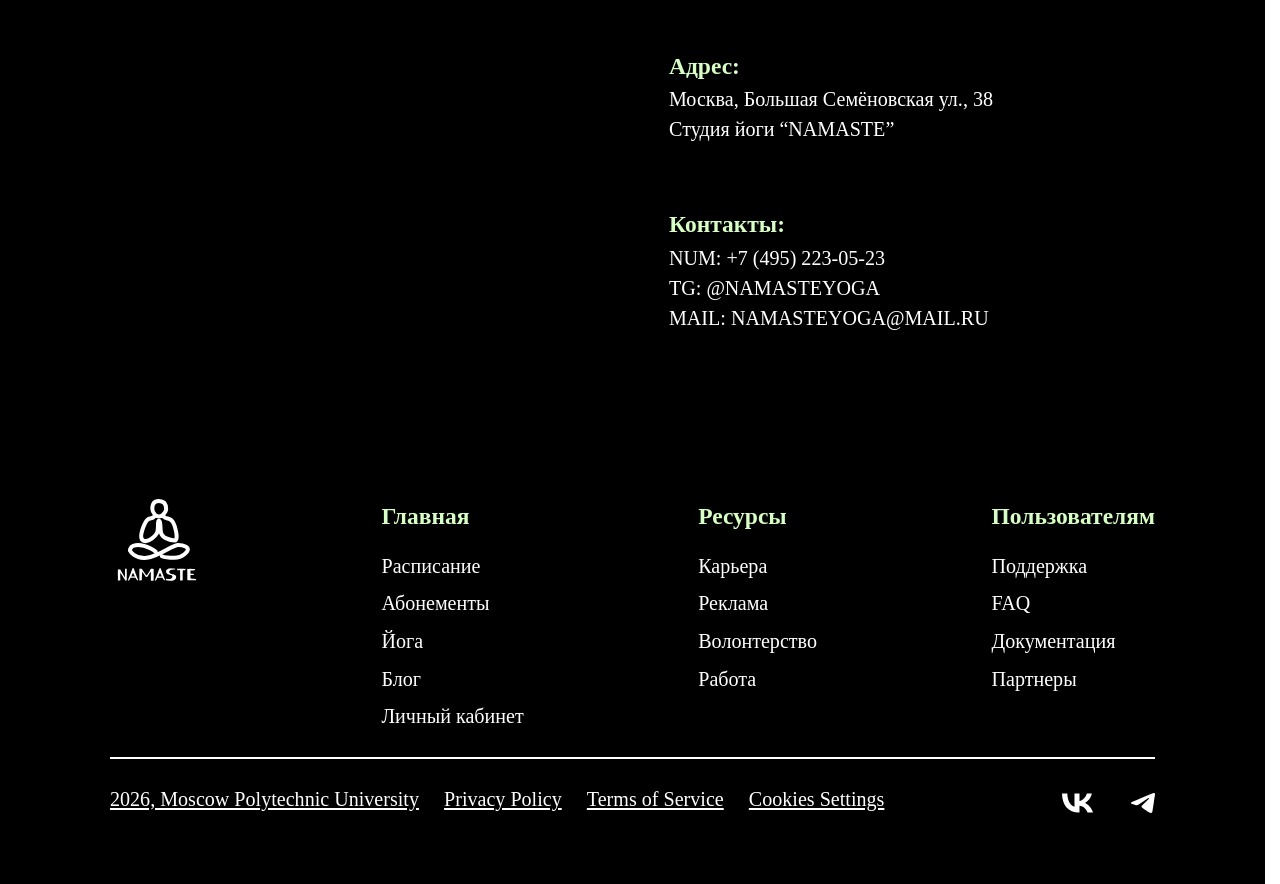
==== commit 4a840101: "dynamic addition on blog page" ====
--- a/index.html
+++ b/index.html
@@ -20,8 +20,16 @@
         <ul class="full-menu__list">
           <li><a class="full-menu__link" href="/">Главная</a></li>
           <li><a class="full-menu__link" href="./pages/about.html">Йога</a></li>
-          <li><a class="full-menu__link" href="./pages/shedule.html">Расписание</a></li>
-          <li><a class="full-menu__link" href="./pages/subscription.html">Абонементы</a></li>
+          <li>
+            <a class="full-menu__link" href="./pages/shedule.html"
+              >Расписание</a
+            >
+          </li>
+          <li>
+            <a class="full-menu__link" href="./pages/subscription.html"
+              >Абонементы</a
+            >
+          </li>
           <li><a class="full-menu__link" href="./pages/blog.html">Блог</a></li>
         </ul>
       </nav>
@@ -32,9 +40,8 @@
         <span class="burger__line"></span>
       </button>
 
-      <!-- Кнопка войти — скрыта на мобильном -->
       <a href="./pages/profile.html" class="btn__login">
-        <img src="./img/profile.svg" alt="">
+        <img src="./img/profile.svg" alt="" />
       </a>
     </header>
     <main>
@@ -63,9 +70,9 @@
             </p>
             <p class="about__text-2">
               В студии проходят регулярные групповые занятия, индивидуальные
-              практики и классы для начинающих. Мы создали спокойное и комфортное
-              пространство, где можно отвлечься от повседневной суеты и
-              сосредоточиться на себе. Наша цель — сделать йогу естественной
+              практики и классы для начинающих. Мы создали спокойное и
+              комфортное пространство, где можно отвлечься от повседневной суеты
+              и сосредоточиться на себе. Наша цель — сделать йогу естественной
               частью здорового и гармоничного образа жизни.
             </p>
           </div>
@@ -141,9 +148,9 @@
                 alt=""
               />
               <div class="trainer-card__info">
-                <h3 class="trainer-card__title">Александр Жуков</h3>
-                <p class="trainer-card__text">
-                  Преподаватель хатха-йоги с опытом более 7 лет
+                <h3 class="trainer-card__title">Анна Салацкая</h3>
+                <p class="trainer-card__text">
+                  Преподаватель йоги для начинающих и детей
                 </p>
               </div>
             </div>
@@ -154,10 +161,8 @@
                 alt=""
               />
               <div class="trainer-card__info">
-                <h3 class="trainer-card__title">Александр Жуков</h3>
-                <p class="trainer-card__text">
-                  Преподаватель хатха-йоги с опытом более 7 лет
-                </p>
+                <h3 class="trainer-card__title">Кристина Решетова</h3>
+                <p class="trainer-card__text">Инструктор силовой йоги</p>
               </div>
             </div>
             <div class="trainer-card">
@@ -167,9 +172,9 @@
                 alt=""
               />
               <div class="trainer-card__info">
-                <h3 class="trainer-card__title">Александр Жуков</h3>
-                <p class="trainer-card__text">
-                  Преподаватель хатха-йоги с опытом более 7 лет
+                <h3 class="trainer-card__title">Степан Кузьмин</h3>
+                <p class="trainer-card__text">
+                  Йога-терапевт, работа со спиной и стрессом
                 </p>
               </div>
             </div>
@@ -180,9 +185,9 @@
                 alt=""
               />
               <div class="trainer-card__info">
-                <h3 class="trainer-card__title">Александр Жуков</h3>
-                <p class="trainer-card__text">
-                  Преподаватель хатха-йоги с опытом более 7 лет
+                <h3 class="trainer-card__title">Алина Сельчук</h3>
+                <p class="trainer-card__text">
+                  Инструктор виньяса-йоги, развитие силы и гибкости
                 </p>
               </div>
             </div>
@@ -193,9 +198,9 @@
                 alt=""
               />
               <div class="trainer-card__info">
-                <h3 class="trainer-card__title">Александр Жуков</h3>
-                <p class="trainer-card__text">
-                  Преподаватель хатха-йоги с опытом более 7 лет
+                <h3 class="trainer-card__title">Маргарита Шевчук</h3>
+                <p class="trainer-card__text">
+                  Специалист по пранаяме и медитации с десятилетним стажем
                 </p>
               </div>
             </div>
@@ -206,9 +211,9 @@
                 alt=""
               />
               <div class="trainer-card__info">
-                <h3 class="trainer-card__title">Александр Жуков</h3>
-                <p class="trainer-card__text">
-                  Преподаватель хатха-йоги с опытом более 7 лет
+                <h3 class="trainer-card__title">Ассауп Данис</h3>
+                <p class="trainer-card__text">
+                  Детский тренер по йоге с упором на баланс и координацию
                 </p>
               </div>
             </div>
@@ -219,9 +224,9 @@
                 alt=""
               />
               <div class="trainer-card__info">
-                <h3 class="trainer-card__title">Александр Жуков</h3>
-                <p class="trainer-card__text">
-                  Преподаватель хатха-йоги с опытом более 7 лет
+                <h3 class="trainer-card__title">Зарина Ахметова</h3>
+                <p class="trainer-card__text">
+                  Преподаватель утренних энерго-практик
                 </p>
               </div>
             </div>
@@ -231,9 +236,10 @@
       <section class="section section-form">
         <div class="container">
           <h2 class="form__title">Записаться на вводное занятие</h2>
-          <p class="form__text">Попробуйте себя в мире йоги всего за 1000 руб.</p>
+          <p class="form__text">
+            Попробуйте себя в мире йоги всего за 1000 руб.
+          </p>
           <form class="form">
-            
             <label class="form__label">
               ФИО
               <input
@@ -268,7 +274,6 @@
               </p>
             </label>
             <button class="btn btn-action" type="submit">Записаться</button>
-            
           </form>
         </div>
       </section>
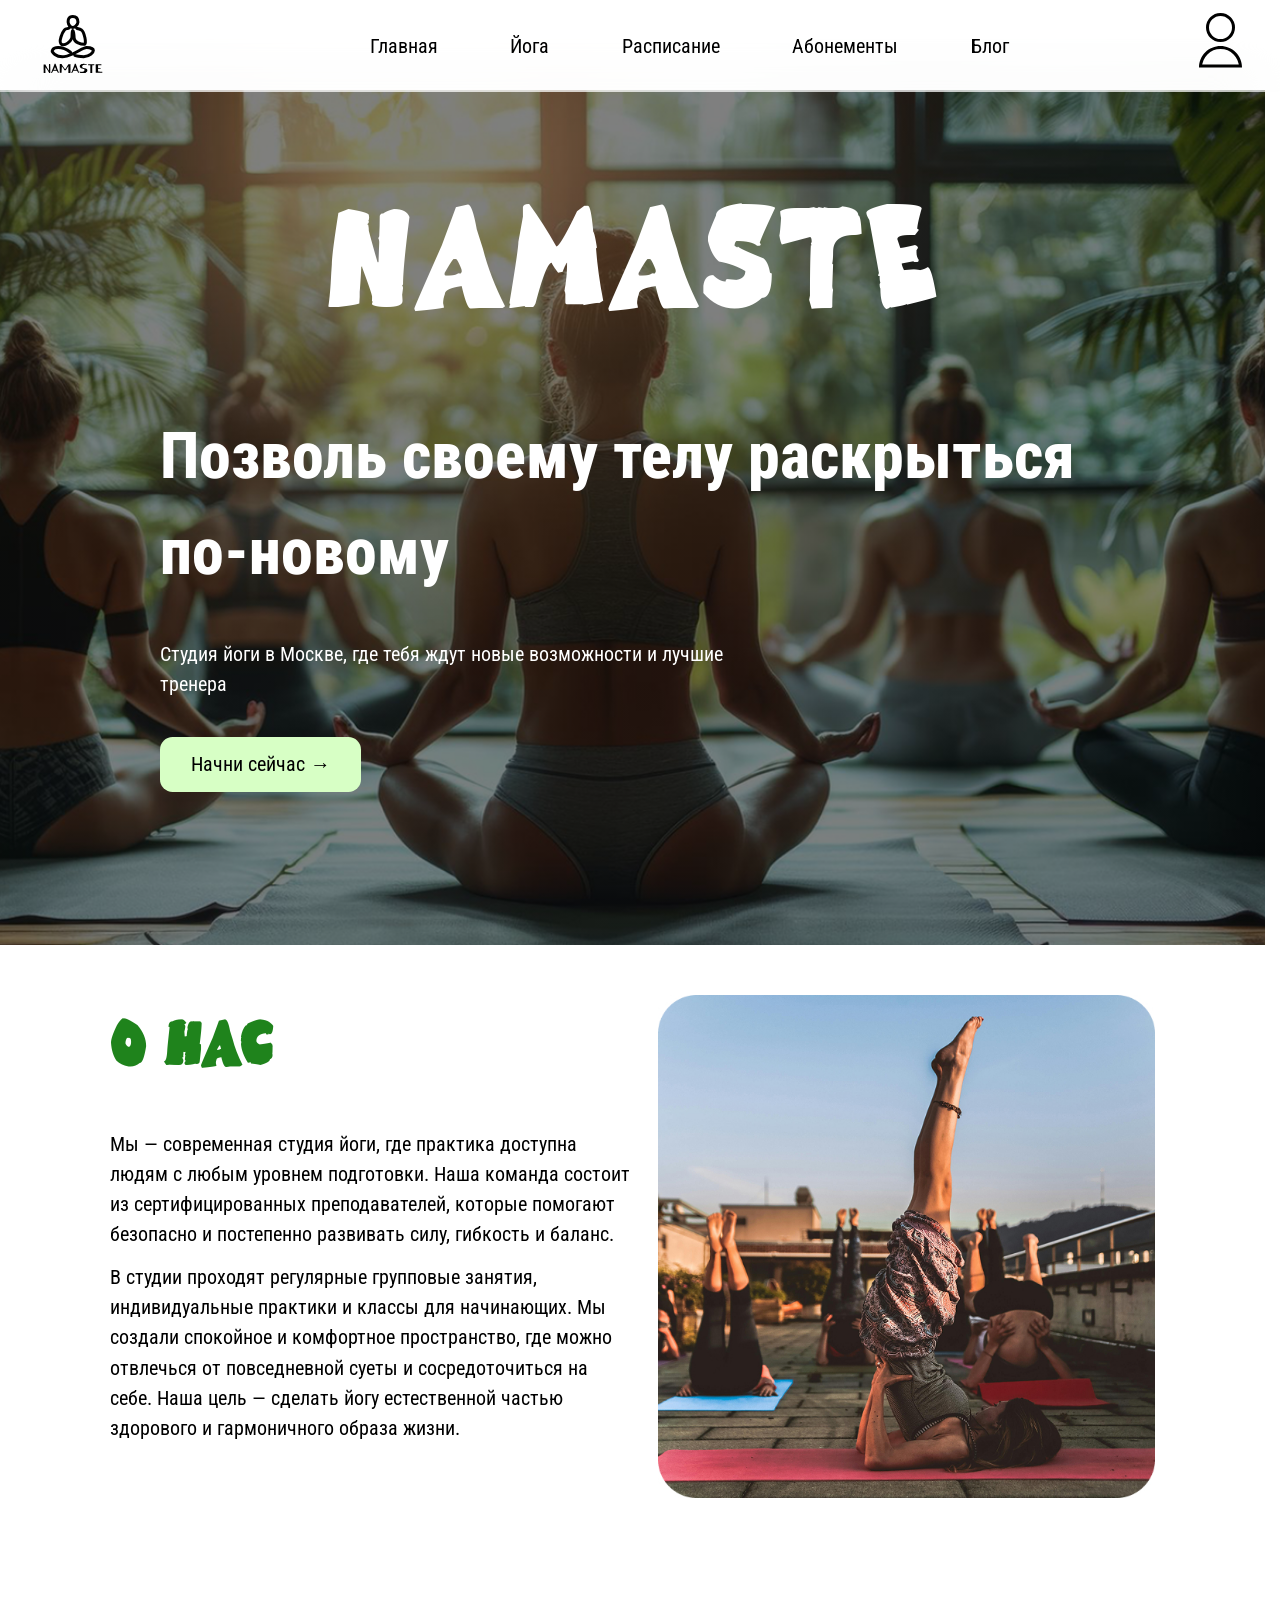
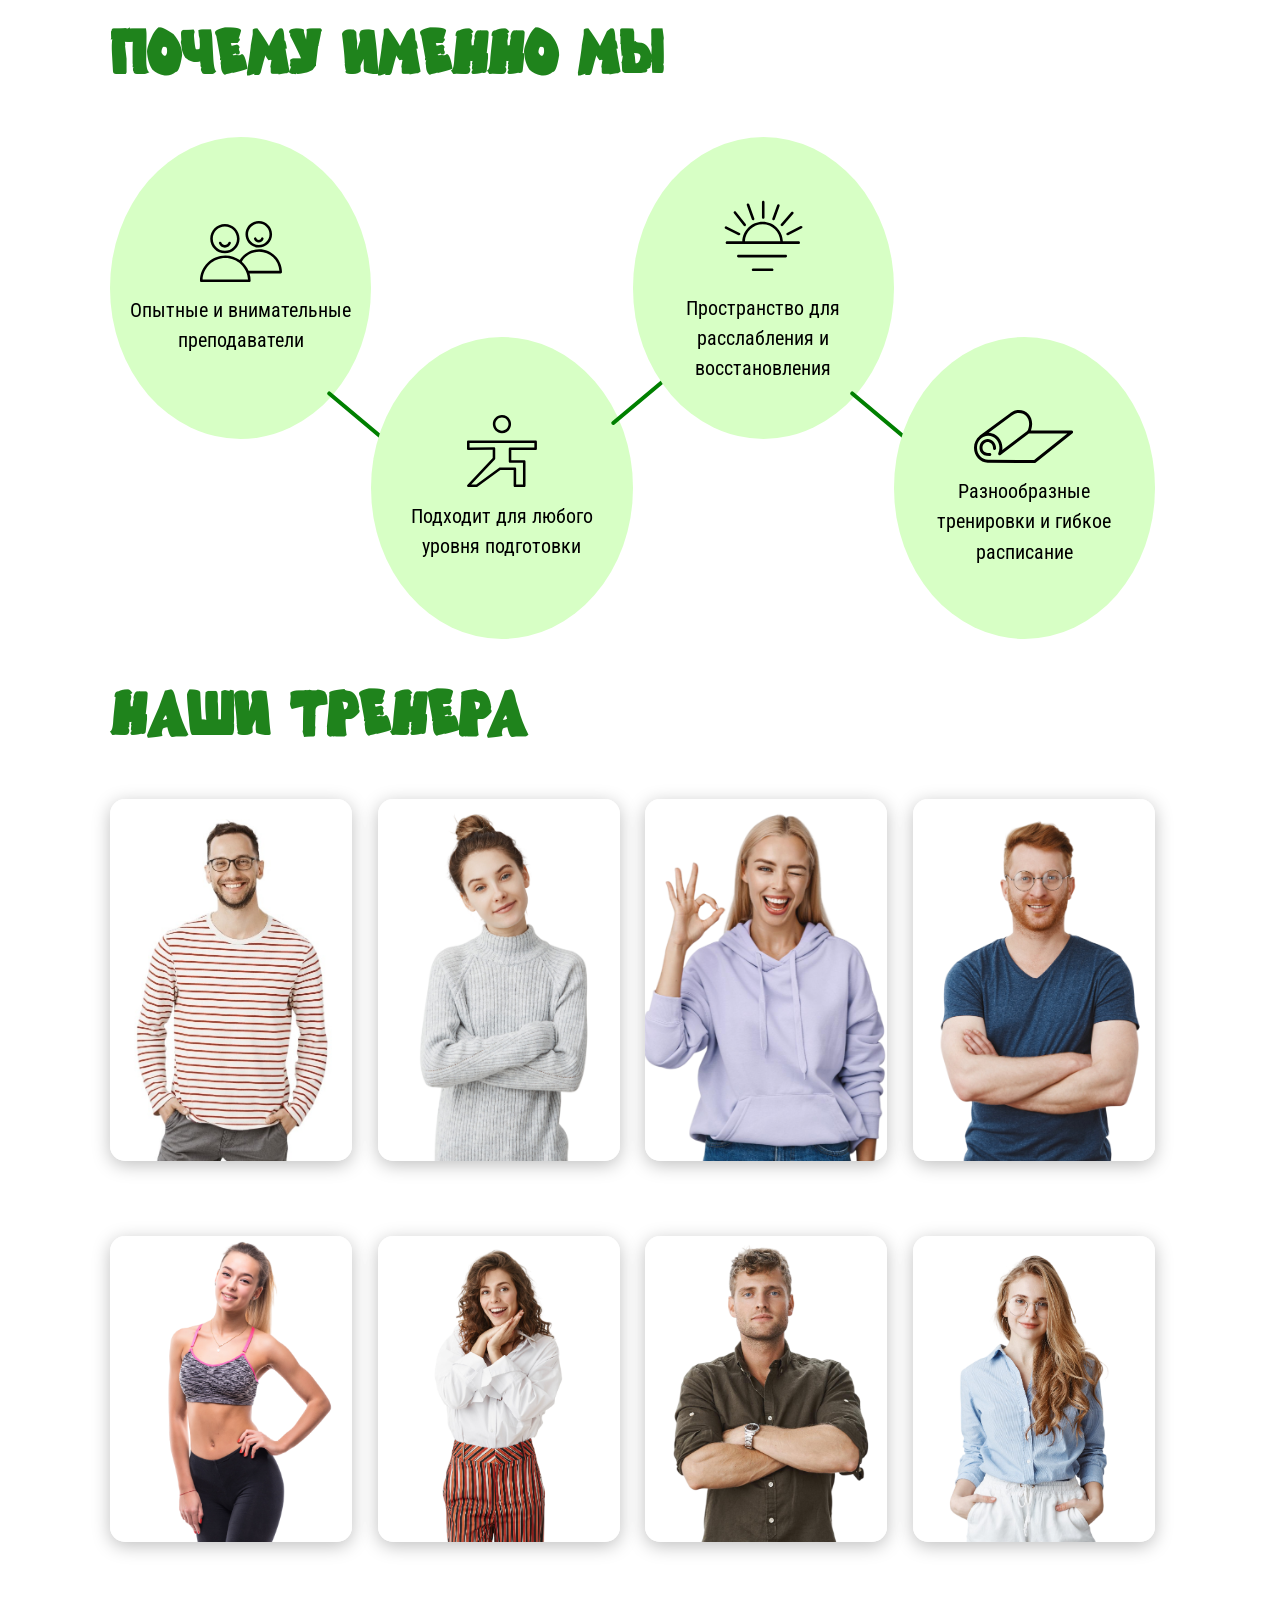
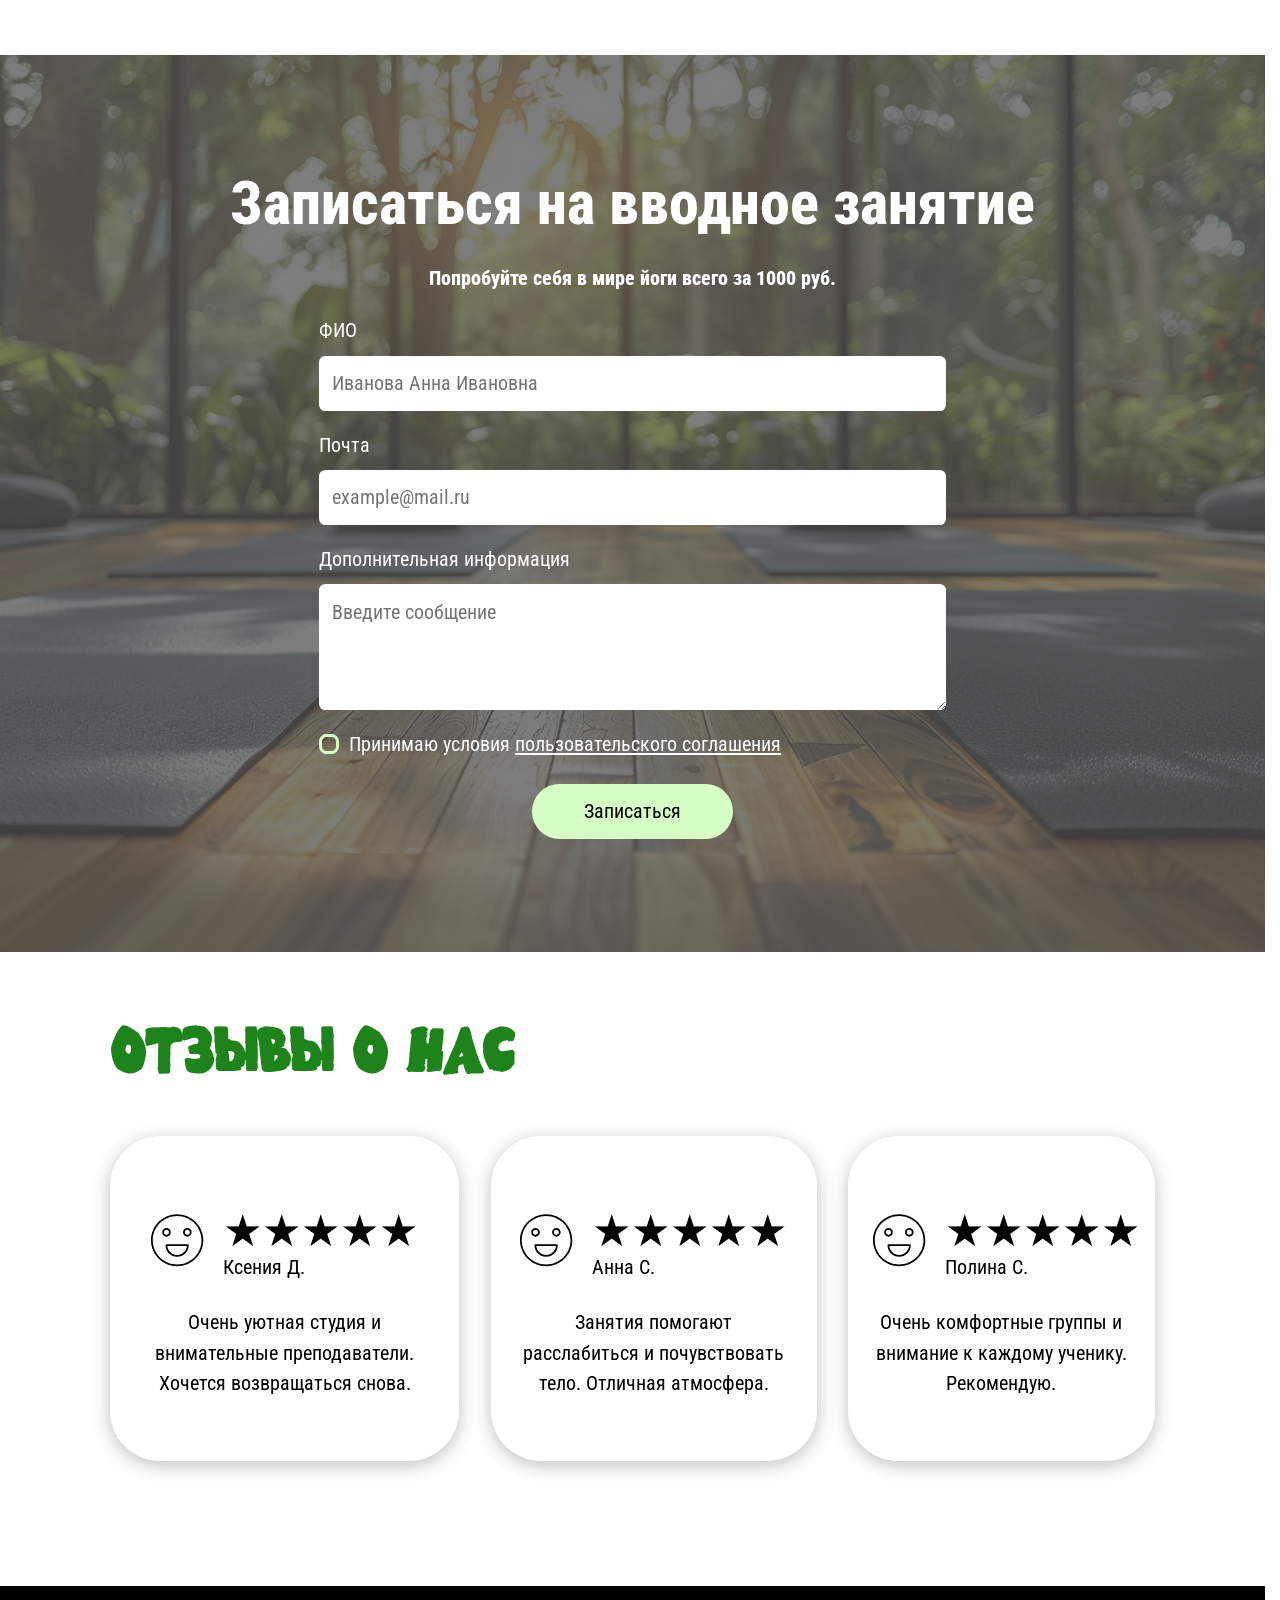
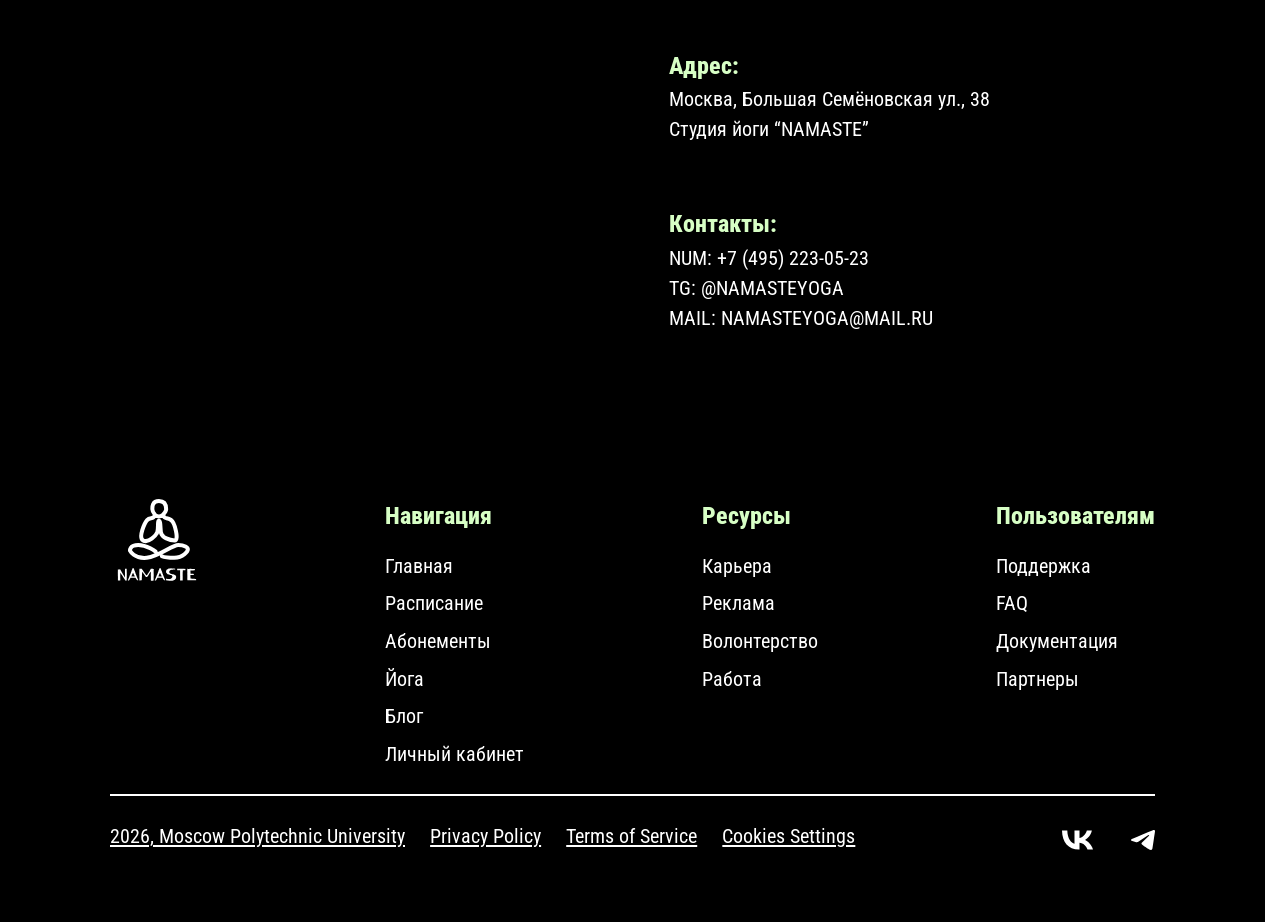
==== commit 76c70658: "fix: шрифт, форматирование файлов, ссылки в хедер и футер, фильтр в расписании" ====
--- a/index.html
+++ b/index.html
@@ -1,451 +1,372 @@
 <!doctype html>
 <html lang="ru">
-  <head>
-    <meta charset="UTF-8" />
-    <meta name="viewport" content="width=device-width, initial-scale=1.0" />
-    <title>Namaste</title>
-    <link rel="stylesheet" href="css/main.css" />
-    <script src="js/main.js" defer></script>
-  </head>
-  <body>
-    <header class="header">
-      <div class="logo">
-        <img src="./img/logo.svg" alt="Логотип" />
-      </div>
-
-      <nav class="full-menu" id="full-menu">
-        <div class="logo logo--menu">
-          <img src="./img/logo-white.svg" alt="Логотип" class="logo-white" />
-        </div>
-        <ul class="full-menu__list">
-          <li><a class="full-menu__link" href="/">Главная</a></li>
-          <li><a class="full-menu__link" href="./pages/about.html">Йога</a></li>
-          <li>
-            <a class="full-menu__link" href="./pages/shedule.html"
-              >Расписание</a
-            >
+
+<head>
+  <meta charset="UTF-8" />
+  <meta name="viewport" content="width=device-width, initial-scale=1.0" />
+  <title>Namaste</title>
+  <link rel="stylesheet" href="css/main.css" />
+  <script src="js/main.js" defer></script>
+</head>
+
+<body>
+  <header class="header">
+    <div class="logo">
+      <img src="./img/logo.svg" alt="Логотип" />
+    </div>
+
+    <nav class="full-menu" id="full-menu">
+      <div class="logo logo--menu">
+        <img src="./img/logo-white.svg" alt="Логотип" class="logo-white" />
+      </div>
+      <ul class="full-menu__list">
+        <li><a class="full-menu__link hidden" href="./pages/profile.html">Личный кабинет</a></li>
+        <li><a class="full-menu__link" href="/">Главная</a></li>
+        <li><a class="full-menu__link" href="./pages/about.html">Йога</a></li>
+        <li>
+          <a class="full-menu__link" href="./pages/shedule.html">Расписание</a>
+        </li>
+        <li>
+          <a class="full-menu__link" href="./pages/subscription.html">Абонементы</a>
+        </li>
+        <li><a class="full-menu__link" href="./pages/blog.html">Блог</a></li>
+      </ul>
+    </nav>
+
+    <button class="burger" id="burger">
+      <span class="burger__line"></span>
+      <span class="burger__line"></span>
+      <span class="burger__line"></span>
+    </button>
+
+    <a href="./pages/profile.html" class="btn__login">
+      <img src="./img/profile.svg" alt="" />
+    </a>
+  </header>
+  <main>
+    <section class="section section-main">
+      <div class="container main">
+        <h1 class="main__name">Namaste</h1>
+        <strong class="main__title">Позволь своему телу раскрыться по-новому</strong>
+        <p class="main__text">
+          Студия йоги в Москве, где тебя ждут новые возможности и лучшие
+          тренера
+        </p>
+        <button class="btn">Начни сейчас →</button>
+      </div>
+    </section>
+    <div class="container">
+      <section class="section section-about">
+        <div class="section-about__right">
+          <h2 class="title">О нас</h2>
+          <p class="about__text">
+            Мы — современная студия йоги, где практика доступна людям с любым
+            уровнем подготовки. Наша команда состоит из сертифицированных
+            преподавателей, которые помогают безопасно и постепенно развивать
+            силу, гибкость и баланс.
+          </p>
+          <p class="about__text-2">
+            В студии проходят регулярные групповые занятия, индивидуальные
+            практики и классы для начинающих. Мы создали спокойное и
+            комфортное пространство, где можно отвлечься от повседневной суеты
+            и сосредоточиться на себе. Наша цель — сделать йогу естественной
+            частью здорового и гармоничного образа жизни.
+          </p>
+        </div>
+        <div class="img-wrapper">
+          <img src="./img/about-img.jpg" alt="" />
+        </div>
+      </section>
+      <section class="section advantages">
+        <h2 class="title">Почему именно мы</h2>
+        <div class="advantages__cont">
+          <div class="advantage">
+            <img src="./img/advantage/friends.svg" alt="" class="advantage__img" />
+            <p class="advantage__text">
+              Опытные и внимательные преподаватели
+            </p>
+          </div>
+          <div class="advantage">
+            <img src="./img/advantage/men.svg" alt="" class="advantage__img" />
+            <p class="advantage__text">
+              Подходит для любого уровня подготовки
+            </p>
+          </div>
+          <div class="advantage">
+            <img src="./img/advantage/sun.svg" alt="" class="advantage__img" />
+            <p class="advantage__text">
+              Пространство для расслабления и восстановления
+            </p>
+          </div>
+          <div class="advantage">
+            <img src="./img/advantage/paper.svg" alt="" class="advantage__img" />
+            <p class="advantage__text">
+              Разнообразные тренировки и гибкое расписание
+            </p>
+          </div>
+        </div>
+      </section>
+      <section class="section">
+        <h2 class="title">Наши тренера</h2>
+        <div class="trainers">
+          <div class="trainer-card">
+            <img class="trainer-card__img" src="./img/couch/image.jpg" alt="" />
+            <div class="trainer-card__info">
+              <h3 class="trainer-card__title">Александр Жуков</h3>
+              <p class="trainer-card__text">
+                Преподаватель хатха-йоги с опытом более 7 лет
+              </p>
+            </div>
+          </div>
+          <div class="trainer-card">
+            <img class="trainer-card__img" src="./img/couch/image-Photoroom-14.png" alt="" />
+            <div class="trainer-card__info">
+              <h3 class="trainer-card__title">Анна Салацкая</h3>
+              <p class="trainer-card__text">
+                Преподаватель йоги для начинающих и детей
+              </p>
+            </div>
+          </div>
+          <div class="trainer-card">
+            <img class="trainer-card__img" src="./img/couch/image-Photoroom-15.png" alt="" />
+            <div class="trainer-card__info">
+              <h3 class="trainer-card__title">Кристина Решетова</h3>
+              <p class="trainer-card__text">Инструктор силовой йоги</p>
+            </div>
+          </div>
+          <div class="trainer-card">
+            <img class="trainer-card__img" src="./img/couch/image-Photoroom-16.png" alt="" />
+            <div class="trainer-card__info">
+              <h3 class="trainer-card__title">Степан Кузьмин</h3>
+              <p class="trainer-card__text">
+                Йога-терапевт, работа со спиной и стрессом
+              </p>
+            </div>
+          </div>
+          <div class="trainer-card">
+            <img class="trainer-card__img" src="./img/couch/image-Photoroom-17.png" alt="" />
+            <div class="trainer-card__info">
+              <h3 class="trainer-card__title">Алина Сельчук</h3>
+              <p class="trainer-card__text">
+                Инструктор виньяса-йоги, развитие силы и гибкости
+              </p>
+            </div>
+          </div>
+          <div class="trainer-card">
+            <img class="trainer-card__img" src="./img/couch/image-Photoroom-18.png" alt="" />
+            <div class="trainer-card__info">
+              <h3 class="trainer-card__title">Маргарита Шевчук</h3>
+              <p class="trainer-card__text">
+                Специалист по пранаяме и медитации с десятилетним стажем
+              </p>
+            </div>
+          </div>
+          <div class="trainer-card">
+            <img class="trainer-card__img" src="./img/couch/image-Photoroom-19.png" alt="" />
+            <div class="trainer-card__info">
+              <h3 class="trainer-card__title">Ассауп Данис</h3>
+              <p class="trainer-card__text">
+                Детский тренер по йоге с упором на баланс и координацию
+              </p>
+            </div>
+          </div>
+          <div class="trainer-card">
+            <img class="trainer-card__img" src="./img/couch/image-Photoroom-20.png" alt="" />
+            <div class="trainer-card__info">
+              <h3 class="trainer-card__title">Зарина Ахметова</h3>
+              <p class="trainer-card__text">
+                Преподаватель утренних энерго-практик
+              </p>
+            </div>
+          </div>
+        </div>
+      </section>
+    </div>
+    <section class="section section-form">
+      <div class="container">
+        <h2 class="form__title">Записаться на вводное занятие</h2>
+        <p class="form__text">
+          Попробуйте себя в мире йоги всего за 1000 руб.
+        </p>
+        <form class="form">
+          <label class="form__label">
+            ФИО
+            <input type="text" class="form__input" placeholder="Иванова Анна Ивановна" />
+          </label>
+          <label class="form__label">
+            Почта
+            <input type="text" class="form__input" placeholder="example@mail.ru" />
+          </label>
+          <label class="form__label">
+            Дополнительная информация
+            <textarea class="form__textarea form__input" placeholder="Введите сообщение"></textarea>
+          </label>
+          <label class="form__container-agreement">
+            <input class="form__checkbox" type="checkbox" name="agreement" />
+            <span class="form__checkbox-box"></span>
+            <p>
+              Принимаю условия
+              <a class="form__link-agreement" href="#">пользовательского соглашения</a>
+            </p>
+          </label>
+          <button class="btn btn-action" type="submit">Записаться</button>
+        </form>
+      </div>
+    </section>
+    <div class="container">
+      <section class="section section-review">
+        <h2 class="title">Отзывы о нас</h2>
+        <div class="reviews">
+          <div class="review">
+            <div class="review__top-wrapper">
+              <img src="./img/smile-review.svg" alt="" class="review__smile" />
+              <div class="review__grade">
+                <p class="review__stars">★★★★★</p>
+                <p class="review__client">Ксения Д.</p>
+              </div>
+            </div>
+            <p>
+              Очень уютная студия и внимательные преподаватели. Хочется
+              возвращаться снова.
+            </p>
+          </div>
+          <div class="review">
+            <div class="review__top-wrapper">
+              <img src="./img/smile-review.svg" alt="" class="review__smile" />
+              <div class="review__grade">
+                <p class="review__stars">★★★★★</p>
+                <p class="review__client">Анна С.</p>
+              </div>
+            </div>
+            <p>
+              Занятия помогают расслабиться и почувствовать тело. Отличная
+              атмосфера.
+            </p>
+          </div>
+          <div class="review">
+            <div class="review__top-wrapper">
+              <img src="./img/smile-review.svg" alt="" class="review__smile" />
+              <div class="review__grade">
+                <p class="review__stars">★★★★★</p>
+                <p class="review__client">Полина С.</p>
+              </div>
+            </div>
+            <p>
+              Очень комфортные группы и внимание к каждому ученику.
+              Рекомендую.
+            </p>
+          </div>
+        </div>
+      </section>
+    </div>
+    <section class="section-contacts">
+      <div class="container contacts">
+        <ul class="contact-list">
+          <h3 class="contact-title">Адрес:</h3>
+          <li>Москва, Большая Семёновская ул., 38</li>
+          <li>Студия йоги “NAMASTE”</li>
+        </ul>
+        <ul class="contact-list">
+          <h3 class="contact-title">Контакты:</h3>
+          <li>NUM: +7 (495) 223-05-23</li>
+          <li>TG: @NAMASTEYOGA</li>
+          <li>MAIL: NAMASTEYOGA@MAIL.RU</li>
+        </ul>
+      </div>
+      <div class="map-wrapper">
+        <iframe src="https://yandex.ru/map-widget/v1/?ll=37.712398%2C55.781358&z=17&pt=37.712398%2C55.781358,pm2blm"
+          width="100%" height="450" frameborder="0" allowfullscreen="true">
+        </iframe>
+      </div>
+    </section>
+  </main>
+  <footer class="footer">
+    <div class="container footer-cont">
+      <div class="footer-cont__top">
+        <a href="/">
+          <img src="./img/logo-white.svg" alt="logo" />
+        </a>
+        <div class="footer__block">
+          <h3 class="footer__title">Навигация</h3>
+          <ul class="footer__list">
+            <li class="footer__item">
+              <a class="link" href="/">Главная</a>
+            </li>
+            <li class="footer__item">
+              <a class="link" href="./pages/shedule.html">Расписание</a>
+            </li>
+            <li class="footer__item">
+              <a class="link" href="./pages/subscription.html">Абонементы</a>
+            </li>
+            <li class="footer__item">
+              <a class="link" href="./pages/about.html">Йога</a>
+            </li>
+            <li class="footer__item">
+              <a class="link" href="./pages/blog.html">Блог</a>
+            </li>
+            <li class="footer__item">
+              <a class="link" href="./pages/profile.html">Личный кабинет</a>
+            </li>
+          </ul>
+        </div>
+        <div class="footer__block">
+          <h3 class="footer__title">Ресурсы</h3>
+          <ul class="footer__list">
+            <li class="footer__item">
+              <a class="link" href="#">Карьера</a>
+            </li>
+            <li class="footer__item">
+              <a class="link" href="#">Реклама</a>
+            </li>
+            <li class="footer__item">
+              <a class="link" href="#">Волонтерство</a>
+            </li>
+            <li class="footer__item">
+              <a class="link" href="#">Работа</a>
+            </li>
+          </ul>
+        </div>
+        <div class="footer__block">
+          <h3 class="footer__title">Пользователям</h3>
+          <ul class="footer__list">
+            <li class="footer__item">
+              <a class="link" href="#">Поддержка</a>
+            </li>
+            <li class="footer__item">
+              <a class="link" href="#">FAQ</a>
+            </li>
+            <li class="footer__item">
+              <a class="link" href="#">Документация</a>
+            </li>
+            <li class="footer__item">
+              <a class="link" href="#">Партнеры</a>
+            </li>
+          </ul>
+        </div>
+      </div>
+      <div class="footer__line"></div>
+      <div class="footer__end">
+        <ul class="footer__list-end">
+          <li class="footer__item">
+            <a class="footer__doc" href="#">2026, Moscow Polytechnic University</a>
           </li>
-          <li>
-            <a class="full-menu__link" href="./pages/subscription.html"
-              >Абонементы</a
-            >
+          <li class="footer__item">
+            <a class="footer__doc" href="#">Privacy Policy</a>
           </li>
-          <li><a class="full-menu__link" href="./pages/blog.html">Блог</a></li>
+          <li class="footer__item">
+            <a class="footer__doc" href="#">Terms of Service</a>
+          </li>
+          <li class="footer__item">
+            <a class="footer__doc" href="#">Cookies Settings</a>
+          </li>
         </ul>
-      </nav>
-
-      <button class="burger" id="burger">
-        <span class="burger__line"></span>
-        <span class="burger__line"></span>
-        <span class="burger__line"></span>
-      </button>
-
-      <a href="./pages/profile.html" class="btn__login">
-        <img src="./img/profile.svg" alt="" />
-      </a>
-    </header>
-    <main>
-      <section class="section section-main">
-        <div class="container main">
-          <h1 class="main__name">Namaste</h1>
-          <strong class="main__title"
-            >Позволь своему телу раскрыться по-новому</strong
-          >
-          <p class="main__text">
-            Студия йоги в Москве, где тебя ждут новые возможности и лучшие
-            тренера
-          </p>
-          <button class="btn">Начни сейчас →</button>
-        </div>
-      </section>
-      <div class="container">
-        <section class="section section-about">
-          <div class="section-about__right">
-            <h2 class="title">О нас</h2>
-            <p class="about__text">
-              Мы — современная студия йоги, где практика доступна людям с любым
-              уровнем подготовки. Наша команда состоит из сертифицированных
-              преподавателей, которые помогают безопасно и постепенно развивать
-              силу, гибкость и баланс.
-            </p>
-            <p class="about__text-2">
-              В студии проходят регулярные групповые занятия, индивидуальные
-              практики и классы для начинающих. Мы создали спокойное и
-              комфортное пространство, где можно отвлечься от повседневной суеты
-              и сосредоточиться на себе. Наша цель — сделать йогу естественной
-              частью здорового и гармоничного образа жизни.
-            </p>
-          </div>
-          <div class="img-wrapper">
-            <img src="./img/about-img.jpg" alt="" />
-          </div>
-        </section>
-        <section class="section advantages">
-          <h2 class="title">Почему именно мы</h2>
-          <div class="advantages__cont">
-            <div class="advantage">
-              <img
-                src="./img/advantage/friends.svg"
-                alt=""
-                class="advantage__img"
-              />
-              <p class="advantage__text">
-                Опытные и внимательные преподаватели
-              </p>
-            </div>
-            <div class="advantage">
-              <img
-                src="./img/advantage/men.svg"
-                alt=""
-                class="advantage__img"
-              />
-              <p class="advantage__text">
-                Подходит для любого уровня подготовки
-              </p>
-            </div>
-            <div class="advantage">
-              <img
-                src="./img/advantage/sun.svg"
-                alt=""
-                class="advantage__img"
-              />
-              <p class="advantage__text">
-                Пространство для расслабления и восстановления
-              </p>
-            </div>
-            <div class="advantage">
-              <img
-                src="./img/advantage/paper.svg"
-                alt=""
-                class="advantage__img"
-              />
-              <p class="advantage__text">
-                Разнообразные тренировки и гибкое расписание
-              </p>
-            </div>
-          </div>
-        </section>
-        <section class="section">
-          <h2 class="title">Наши тренера</h2>
-          <div class="trainers">
-            <div class="trainer-card">
-              <img
-                class="trainer-card__img"
-                src="./img/couch/image.jpg"
-                alt=""
-              />
-              <div class="trainer-card__info">
-                <h3 class="trainer-card__title">Александр Жуков</h3>
-                <p class="trainer-card__text">
-                  Преподаватель хатха-йоги с опытом более 7 лет
-                </p>
-              </div>
-            </div>
-            <div class="trainer-card">
-              <img
-                class="trainer-card__img"
-                src="./img/couch/image-Photoroom-14.png"
-                alt=""
-              />
-              <div class="trainer-card__info">
-                <h3 class="trainer-card__title">Анна Салацкая</h3>
-                <p class="trainer-card__text">
-                  Преподаватель йоги для начинающих и детей
-                </p>
-              </div>
-            </div>
-            <div class="trainer-card">
-              <img
-                class="trainer-card__img"
-                src="./img/couch/image-Photoroom-15.png"
-                alt=""
-              />
-              <div class="trainer-card__info">
-                <h3 class="trainer-card__title">Кристина Решетова</h3>
-                <p class="trainer-card__text">Инструктор силовой йоги</p>
-              </div>
-            </div>
-            <div class="trainer-card">
-              <img
-                class="trainer-card__img"
-                src="./img/couch/image-Photoroom-16.png"
-                alt=""
-              />
-              <div class="trainer-card__info">
-                <h3 class="trainer-card__title">Степан Кузьмин</h3>
-                <p class="trainer-card__text">
-                  Йога-терапевт, работа со спиной и стрессом
-                </p>
-              </div>
-            </div>
-            <div class="trainer-card">
-              <img
-                class="trainer-card__img"
-                src="./img/couch/image-Photoroom-17.png"
-                alt=""
-              />
-              <div class="trainer-card__info">
-                <h3 class="trainer-card__title">Алина Сельчук</h3>
-                <p class="trainer-card__text">
-                  Инструктор виньяса-йоги, развитие силы и гибкости
-                </p>
-              </div>
-            </div>
-            <div class="trainer-card">
-              <img
-                class="trainer-card__img"
-                src="./img/couch/image-Photoroom-18.png"
-                alt=""
-              />
-              <div class="trainer-card__info">
-                <h3 class="trainer-card__title">Маргарита Шевчук</h3>
-                <p class="trainer-card__text">
-                  Специалист по пранаяме и медитации с десятилетним стажем
-                </p>
-              </div>
-            </div>
-            <div class="trainer-card">
-              <img
-                class="trainer-card__img"
-                src="./img/couch/image-Photoroom-19.png"
-                alt=""
-              />
-              <div class="trainer-card__info">
-                <h3 class="trainer-card__title">Ассауп Данис</h3>
-                <p class="trainer-card__text">
-                  Детский тренер по йоге с упором на баланс и координацию
-                </p>
-              </div>
-            </div>
-            <div class="trainer-card">
-              <img
-                class="trainer-card__img"
-                src="./img/couch/image-Photoroom-20.png"
-                alt=""
-              />
-              <div class="trainer-card__info">
-                <h3 class="trainer-card__title">Зарина Ахметова</h3>
-                <p class="trainer-card__text">
-                  Преподаватель утренних энерго-практик
-                </p>
-              </div>
-            </div>
-          </div>
-        </section>
-      </div>
-      <section class="section section-form">
-        <div class="container">
-          <h2 class="form__title">Записаться на вводное занятие</h2>
-          <p class="form__text">
-            Попробуйте себя в мире йоги всего за 1000 руб.
-          </p>
-          <form class="form">
-            <label class="form__label">
-              ФИО
-              <input
-                type="text"
-                class="form__input"
-                placeholder="Иванова Анна Ивановна"
-              />
-            </label>
-            <label class="form__label">
-              Почта
-              <input
-                type="text"
-                class="form__input"
-                placeholder="example@mail.ru"
-              />
-            </label>
-            <label class="form__label">
-              Дополнительная информация
-              <textarea
-                class="form__textarea form__input"
-                placeholder="Введите сообщение"
-              ></textarea>
-            </label>
-            <label class="form__container-agreement">
-              <input class="form__checkbox" type="checkbox" name="agreement" />
-              <span class="form__checkbox-box"></span>
-              <p>
-                Принимаю условия
-                <a class="form__link-agreement" href="#"
-                  >пользовательского соглашения</a
-                >
-              </p>
-            </label>
-            <button class="btn btn-action" type="submit">Записаться</button>
-          </form>
-        </div>
-      </section>
-      <div class="container">
-        <section class="section section-review">
-          <h2 class="title">Отзывы о нас</h2>
-          <div class="reviews">
-            <div class="review">
-              <div class="review__top-wrapper">
-                <img
-                  src="./img/smile-review.svg"
-                  alt=""
-                  class="review__smile"
-                />
-                <div class="review__grade">
-                  <p class="review__stars">★★★★★</p>
-                  <p class="review__client">Ксения Д.</p>
-                </div>
-              </div>
-              <p>
-                Очень уютная студия и внимательные преподаватели. Хочется
-                возвращаться снова.
-              </p>
-            </div>
-            <div class="review">
-              <div class="review__top-wrapper">
-                <img
-                  src="./img/smile-review.svg"
-                  alt=""
-                  class="review__smile"
-                />
-                <div class="review__grade">
-                  <p class="review__stars">★★★★★</p>
-                  <p class="review__client">Анна С.</p>
-                </div>
-              </div>
-              <p>
-                Занятия помогают расслабиться и почувствовать тело. Отличная
-                атмосфера.
-              </p>
-            </div>
-            <div class="review">
-              <div class="review__top-wrapper">
-                <img
-                  src="./img/smile-review.svg"
-                  alt=""
-                  class="review__smile"
-                />
-                <div class="review__grade">
-                  <p class="review__stars">★★★★★</p>
-                  <p class="review__client">Полина С.</p>
-                </div>
-              </div>
-              <p>
-                Очень комфортные группы и внимание к каждому ученику.
-                Рекомендую.
-              </p>
-            </div>
-          </div>
-        </section>
-      </div>
-      <section class="section-contacts">
-        <div class="container contacts">
-          <ul class="contact-list">
-            <h3 class="contact-title">Адрес:</h3>
-            <li>Москва, Большая Семёновская ул., 38</li>
-            <li>Студия йоги “NAMASTE”</li>
-          </ul>
-          <ul class="contact-list">
-            <h3 class="contact-title">Контакты:</h3>
-            <li>NUM: +7 (495) 223-05-23</li>
-            <li>TG: @NAMASTEYOGA</li>
-            <li>MAIL: NAMASTEYOGA@MAIL.RU</li>
-          </ul>
-        </div>
-        <div class="map-wrapper">
-          <iframe
-            src="https://yandex.ru/map-widget/v1/?ll=37.712398%2C55.781358&z=17&pt=37.712398%2C55.781358,pm2blm"
-            width="100%"
-            height="450"
-            frameborder="0"
-            allowfullscreen="true"
-          >
-          </iframe>
-        </div>
-      </section>
-    </main>
-    <footer class="footer">
-      <div class="container footer-cont">
-        <div class="footer-cont__top">
-          <a href="/">
-            <img src="./img/logo-white.svg" alt="logo" />
-          </a>
-          <div class="footer__block">
-            <h3 class="footer__title">Главная</h3>
-            <ul class="footer__list">
-              <li class="footer__item">
-                <a class="link" href="./pages/shedule.html">Расписание</a>
-              </li>
-              <li class="footer__item">
-                <a class="link" href="./pages/subscription.html">Абонементы</a>
-              </li>
-              <li class="footer__item">
-                <a class="link" href="./pages/about.html">Йога</a>
-              </li>
-              <li class="footer__item">
-                <a class="link" href="./pages/blog.html">Блог</a>
-              </li>
-              <li class="footer__item">
-                <a class="link" href="./pages/profile.html">Личный кабинет</a>
-              </li>
-            </ul>
-          </div>
-          <div class="footer__block">
-            <h3 class="footer__title">Ресурсы</h3>
-            <ul class="footer__list">
-              <li class="footer__item">
-                <a class="link" href="#">Карьера</a>
-              </li>
-              <li class="footer__item">
-                <a class="link" href="#">Реклама</a>
-              </li>
-              <li class="footer__item">
-                <a class="link" href="#">Волонтерство</a>
-              </li>
-              <li class="footer__item">
-                <a class="link" href="#">Работа</a>
-              </li>
-            </ul>
-          </div>
-          <div class="footer__block">
-            <h3 class="footer__title">Пользователям</h3>
-            <ul class="footer__list">
-              <li class="footer__item">
-                <a class="link" href="#">Поддержка</a>
-              </li>
-              <li class="footer__item">
-                <a class="link" href="#">FAQ</a>
-              </li>
-              <li class="footer__item">
-                <a class="link" href="#">Документация</a>
-              </li>
-              <li class="footer__item">
-                <a class="link" href="#">Партнеры</a>
-              </li>
-            </ul>
-          </div>
-        </div>
-        <div class="footer__line"></div>
-        <div class="footer__end">
-          <ul class="footer__list-end">
-            <li class="footer__item">
-              <a class="footer__doc" href="#"
-                >2026, Moscow Polytechnic University</a
-              >
-            </li>
-            <li class="footer__item">
-              <a class="footer__doc" href="#">Privacy Policy</a>
-            </li>
-            <li class="footer__item">
-              <a class="footer__doc" href="#">Terms of Service</a>
-            </li>
-            <li class="footer__item">
-              <a class="footer__doc" href="#">Cookies Settings</a>
-            </li>
-          </ul>
-          <div class="footer__networks">
-            <img src="./img/vk.svg" alt="" class="network-icon" />
-            <img src="./img/tg.svg" alt="" class="network-icon" />
-          </div>
-        </div>
-      </div>
-    </footer>
-  </body>
-</html>
+        <div class="footer__networks">
+          <img src="./img/vk.svg" alt="" class="network-icon" />
+          <img src="./img/tg.svg" alt="" class="network-icon" />
+        </div>
+      </div>
+    </div>
+  </footer>
+</body>
+
+</html>
--- a/css/main.css
+++ b/css/main.css
@@ -1,18 +1,18 @@
-@import url('./base/normalize.css');
-@import url('./base/fonts.css');
-@import url('./abstracts/variables.css');
-@import url('./abstracts/utils.css');
-@import url('./base/globals.css');
+@import url("./base/normalize.css");
+@import url("./base/fonts.css");
+@import url("./abstracts/variables.css");
+@import url("./abstracts/utils.css");
+@import url("./base/globals.css");
 
-@import url('./components/button.css');
-@import url('./components/header.css');
-@import url('./components/footer.css');
-@import url('./components/exercise-card.css');
+@import url("./components/button.css");
+@import url("./components/header.css");
+@import url("./components/footer.css");
+@import url("./components/exercise-card.css");
 
-@import url('./pages/main-page.css');
-@import url('./pages/about-page.css');
-@import url('./pages/blog-page.css');
-@import url('./pages/subscription.css');
-@import url('./pages/shedule-page.css');
-@import url('./pages/login-page.css');
-@import url('./pages/profile-page.css');
+@import url("./pages/main-page.css");
+@import url("./pages/about-page.css");
+@import url("./pages/blog-page.css");
+@import url("./pages/subscription.css");
+@import url("./pages/shedule-page.css");
+@import url("./pages/login-page.css");
+@import url("./pages/profile-page.css");
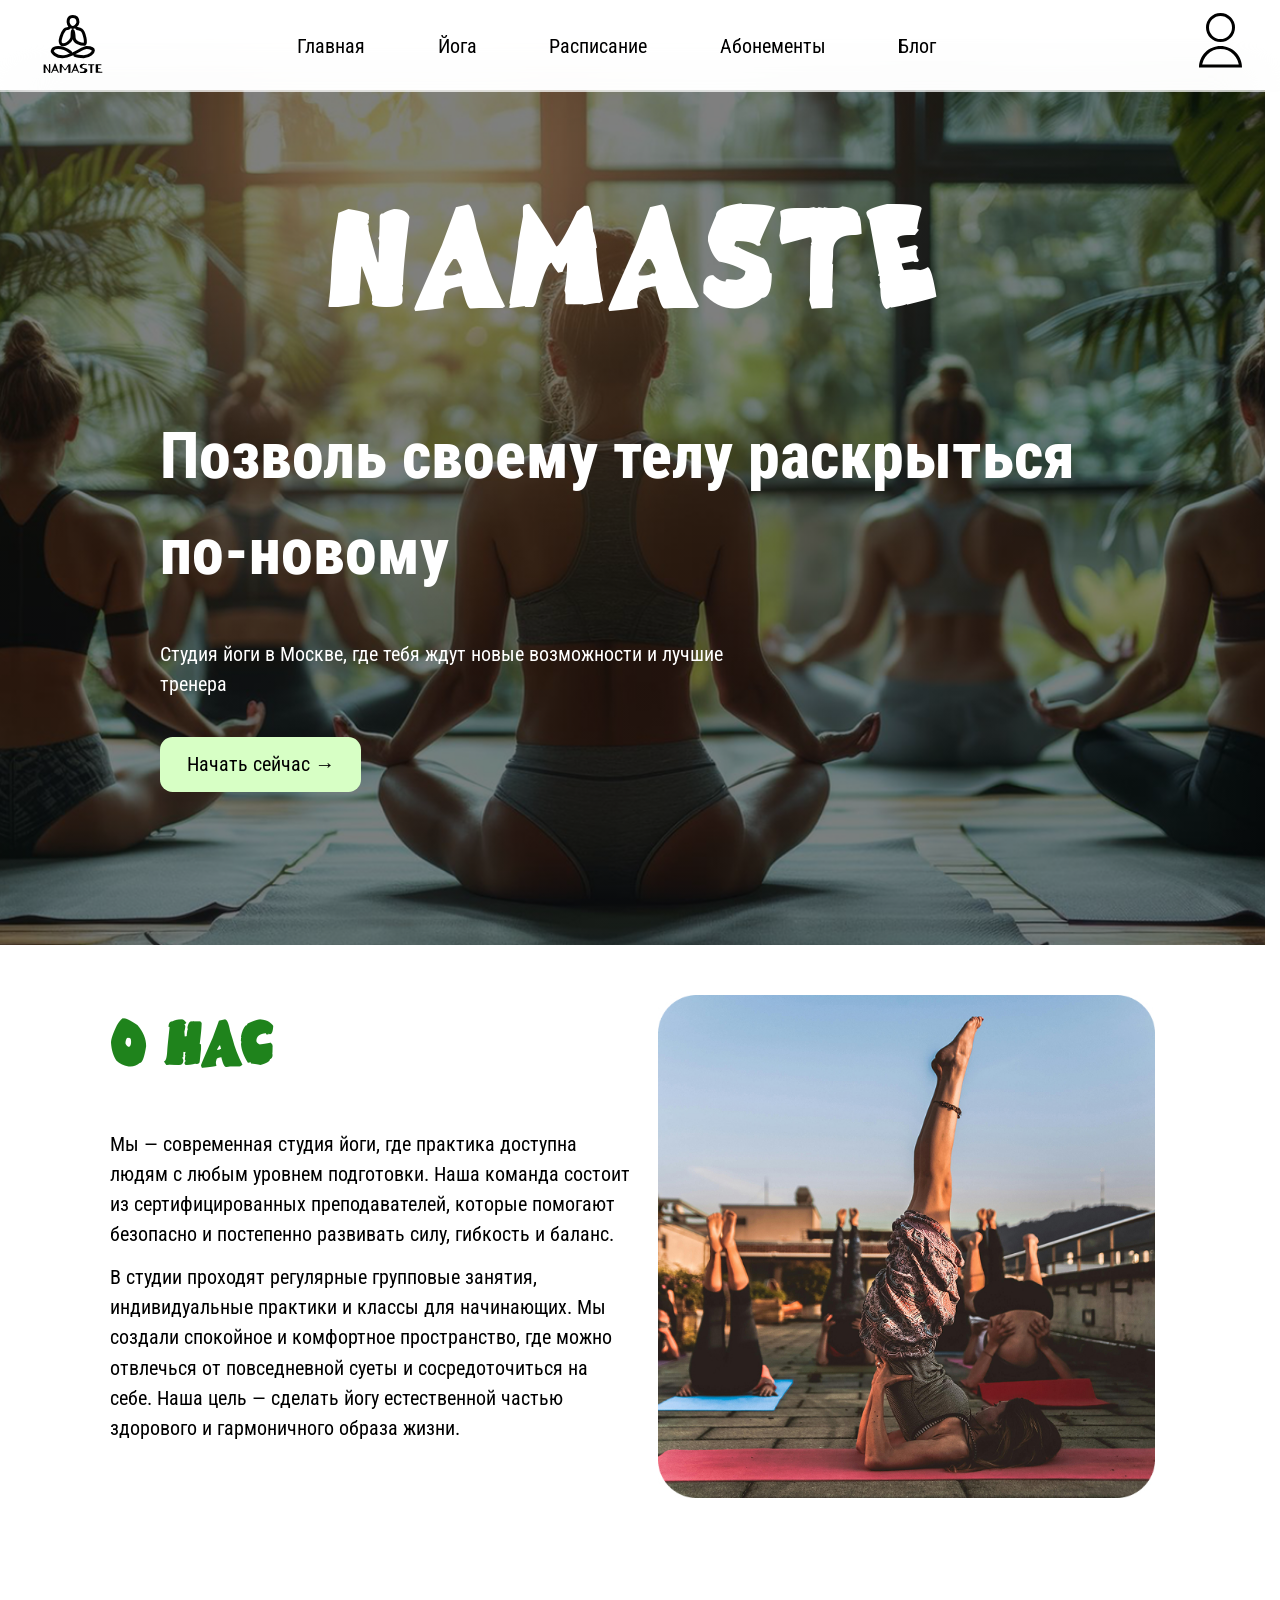
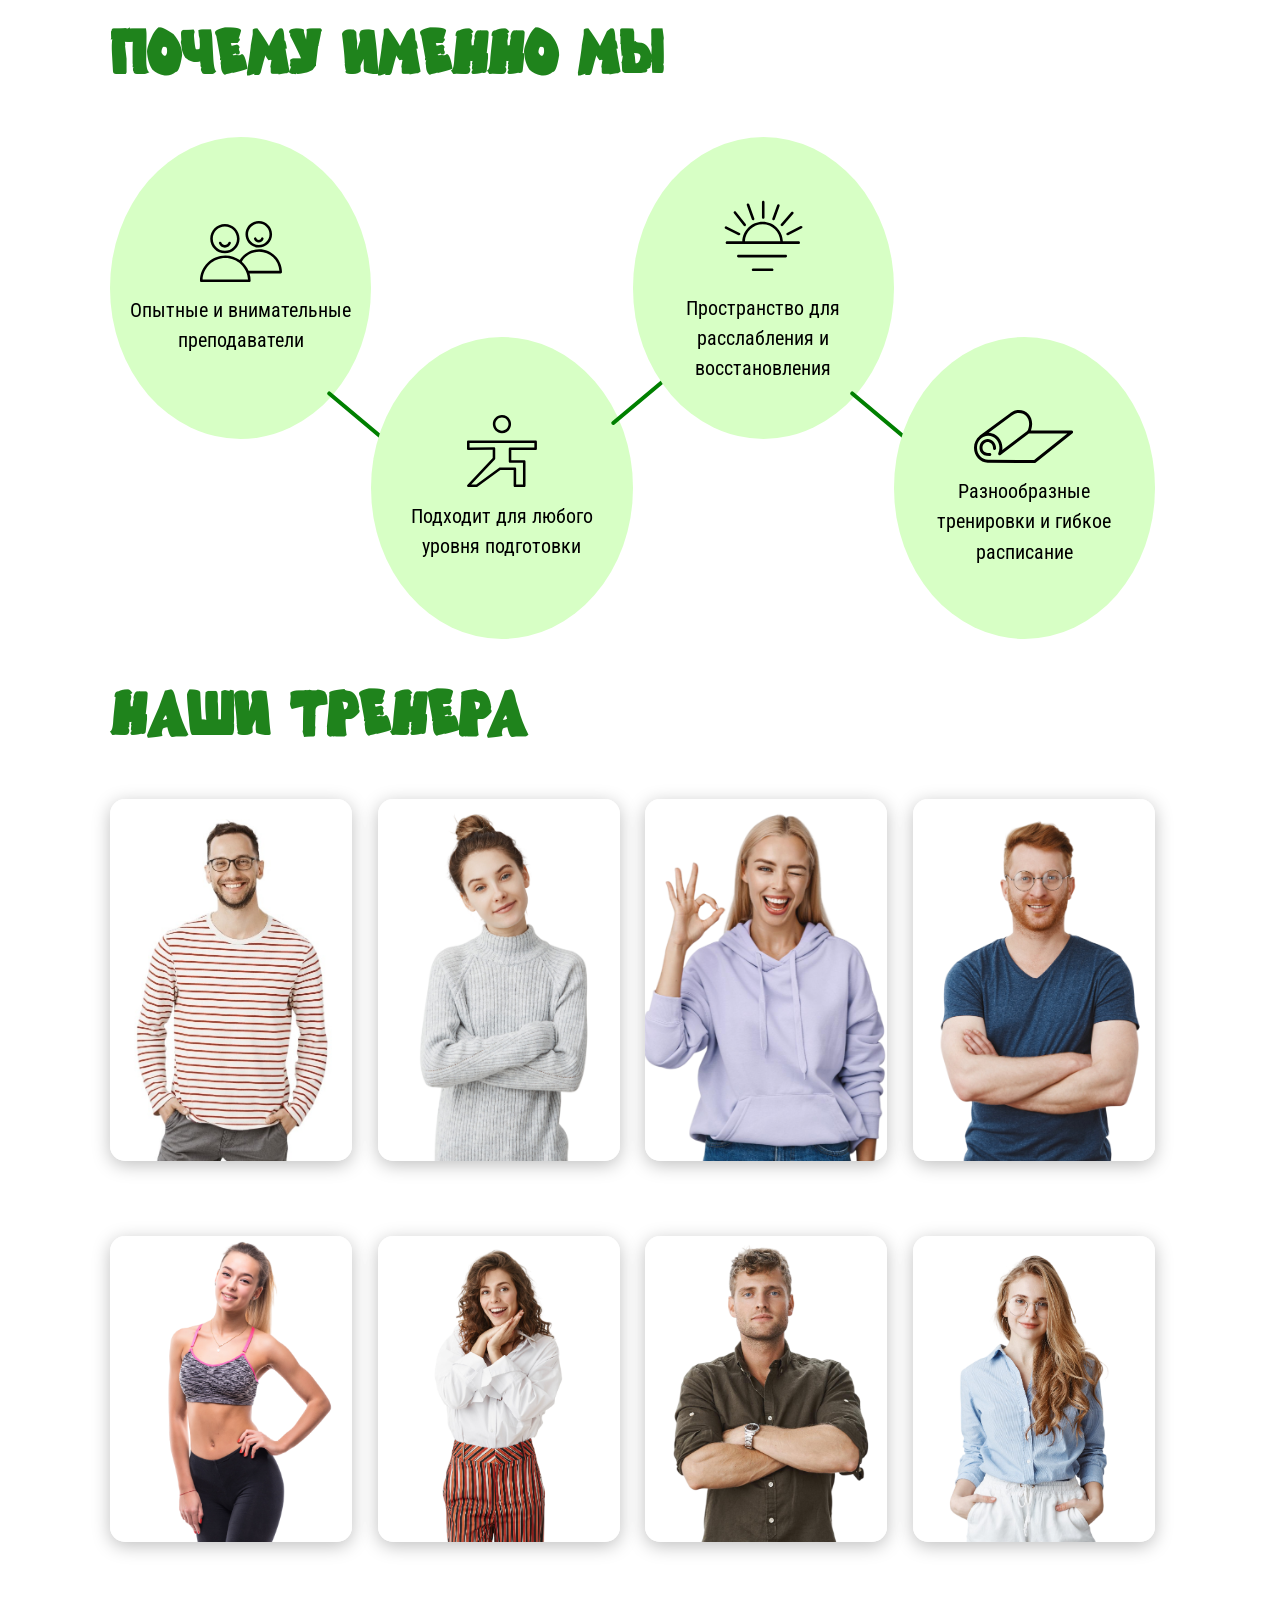
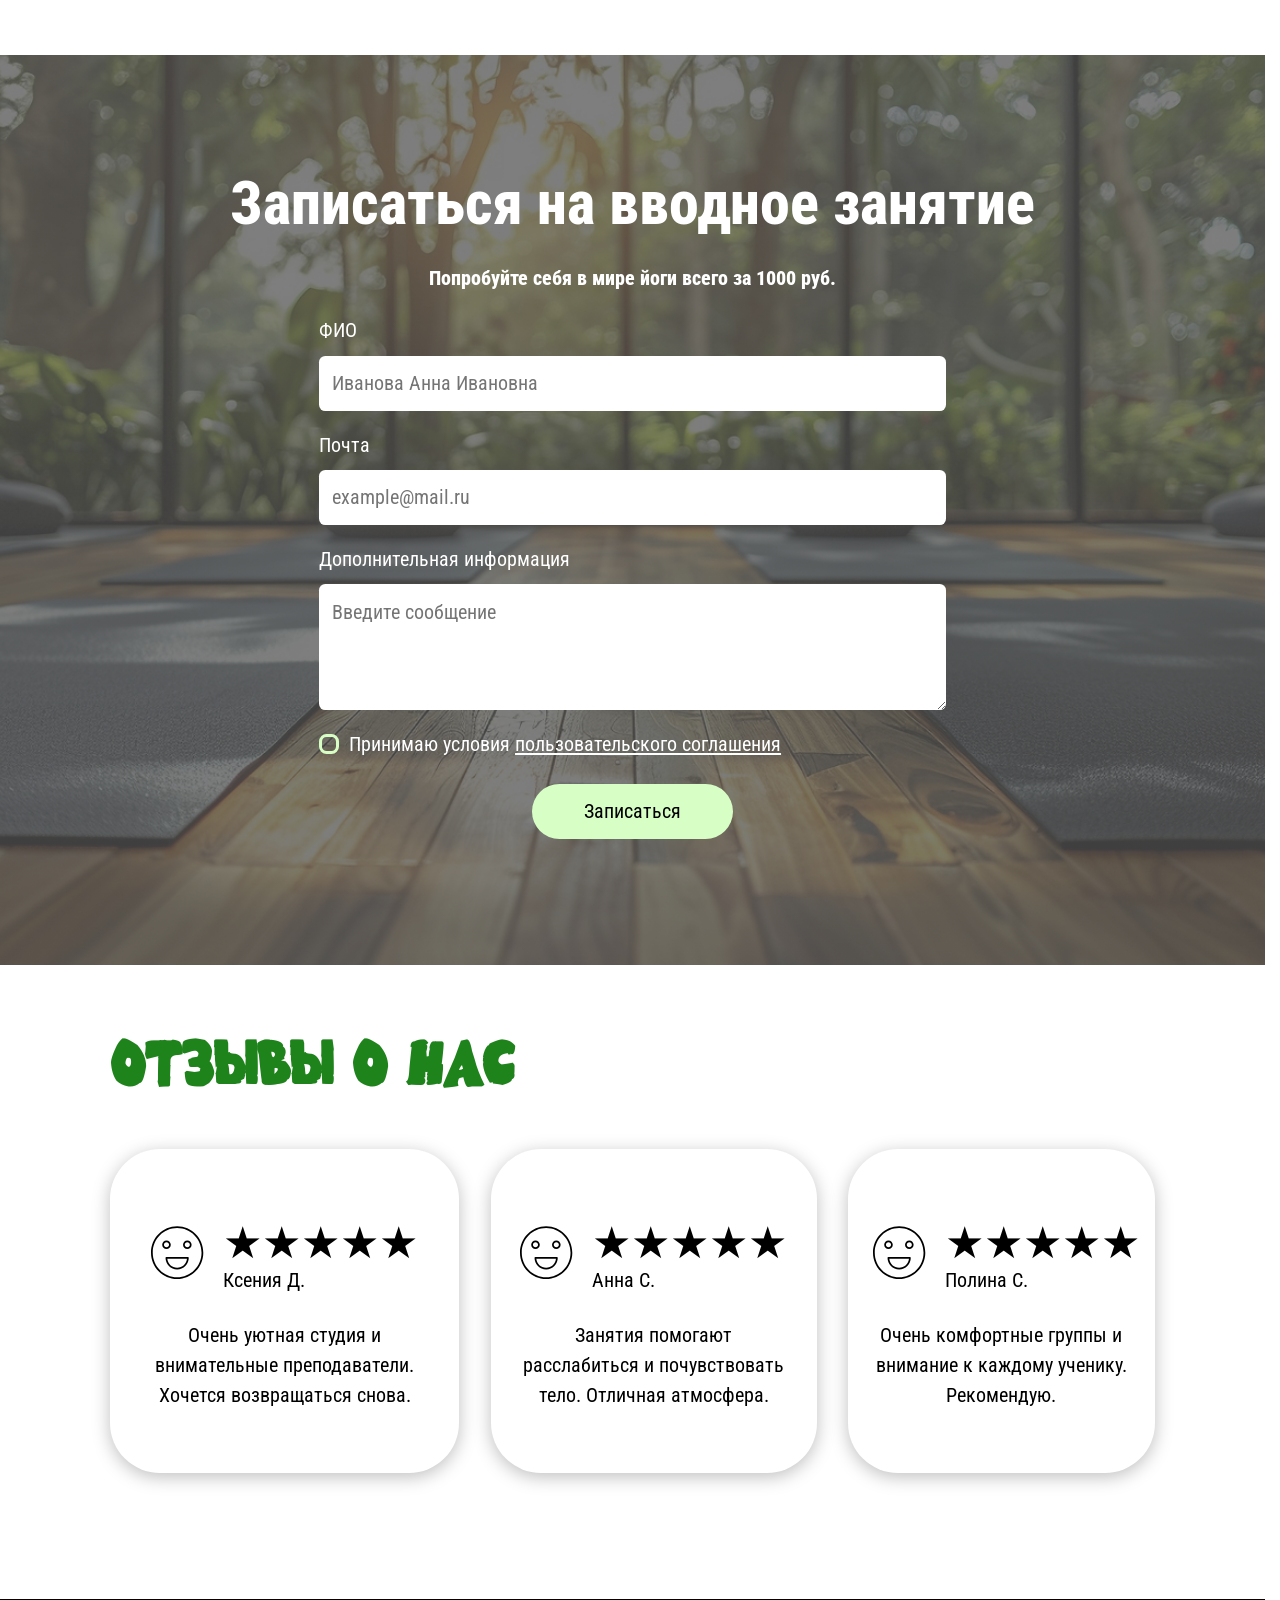
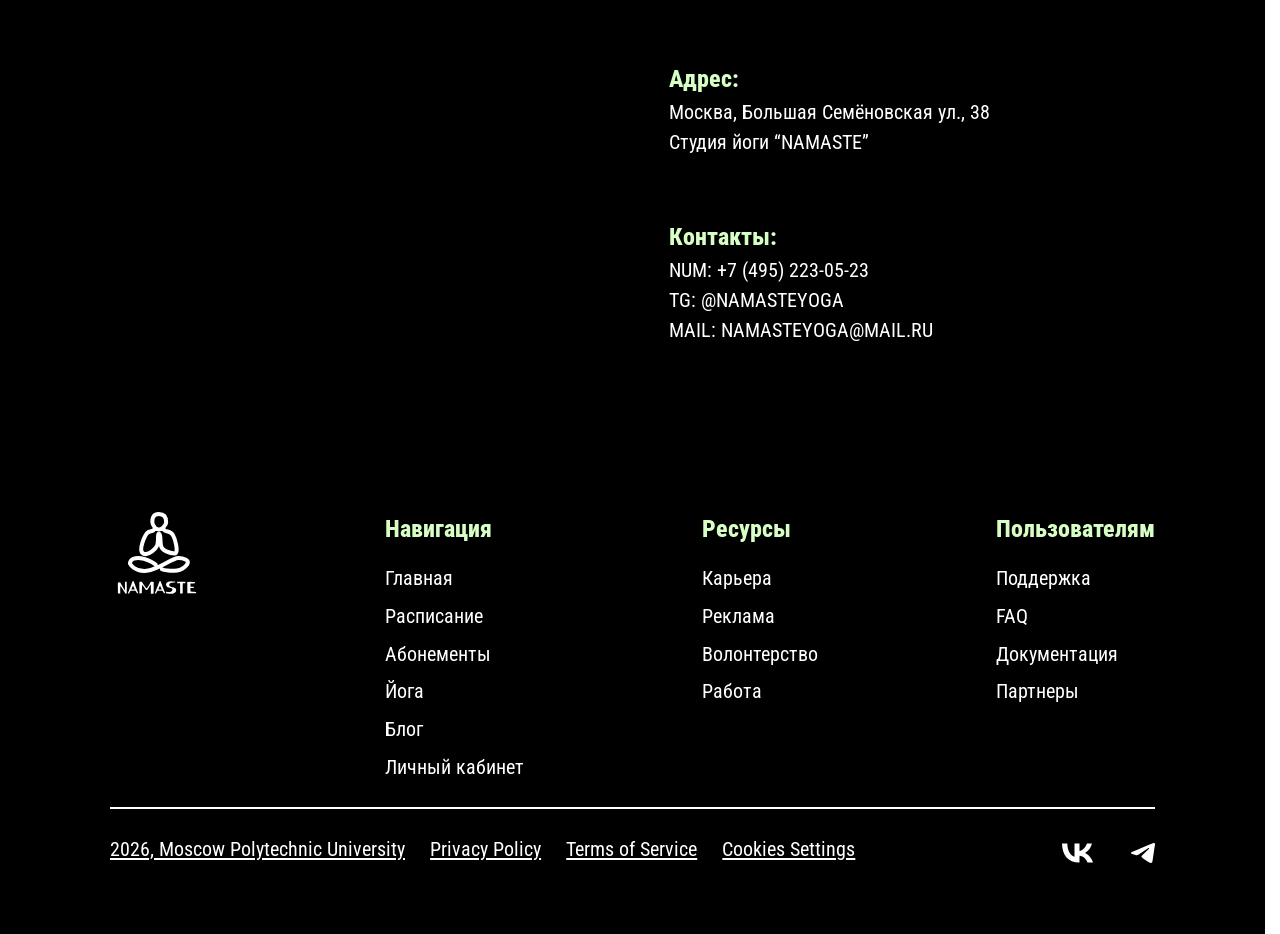
==== commit e4829a99: "запись на занятия" ====
--- a/index.html
+++ b/index.html
@@ -20,7 +20,6 @@
         <img src="./img/logo-white.svg" alt="Логотип" class="logo-white" />
       </div>
       <ul class="full-menu__list">
-        <li><a class="full-menu__link hidden" href="./pages/profile.html">Личный кабинет</a></li>
         <li><a class="full-menu__link" href="/">Главная</a></li>
         <li><a class="full-menu__link" href="./pages/about.html">Йога</a></li>
         <li>
@@ -30,6 +29,9 @@
           <a class="full-menu__link" href="./pages/subscription.html">Абонементы</a>
         </li>
         <li><a class="full-menu__link" href="./pages/blog.html">Блог</a></li>
+        <li>
+          <a class="full-menu__link hidden" href="./pages/profile.html">Личный кабинет</a>
+        </li>
       </ul>
     </nav>
 
@@ -52,7 +54,7 @@
           Студия йоги в Москве, где тебя ждут новые возможности и лучшие
           тренера
         </p>
-        <button class="btn">Начни сейчас →</button>
+        <a href="#section-form" class="btn main__link">Начать сейчас →</a>
       </div>
     </section>
     <div class="container">
@@ -182,24 +184,24 @@
         </div>
       </section>
     </div>
-    <section class="section section-form">
+    <section class="section section-form" id="section-form">
       <div class="container">
         <h2 class="form__title">Записаться на вводное занятие</h2>
         <p class="form__text">
           Попробуйте себя в мире йоги всего за 1000 руб.
         </p>
-        <form class="form">
+        <form class="form" novalidate>
           <label class="form__label">
             ФИО
-            <input type="text" class="form__input" placeholder="Иванова Анна Ивановна" />
+            <input name="name" type="text" class="form__input" placeholder="Иванова Анна Ивановна" />
           </label>
           <label class="form__label">
             Почта
-            <input type="text" class="form__input" placeholder="example@mail.ru" />
+            <input name="email" type="email" class="form__input" placeholder="example@mail.ru" />
           </label>
           <label class="form__label">
             Дополнительная информация
-            <textarea class="form__textarea form__input" placeholder="Введите сообщение"></textarea>
+            <textarea name="message" class="form__textarea form__input" placeholder="Введите сообщение"></textarea>
           </label>
           <label class="form__container-agreement">
             <input class="form__checkbox" type="checkbox" name="agreement" />
@@ -210,6 +212,7 @@
             </p>
           </label>
           <button class="btn btn-action" type="submit">Записаться</button>
+          <p class="form__status"></p>
         </form>
       </div>
     </section>
@@ -368,5 +371,88 @@
     </div>
   </footer>
 </body>
+<script>
+  document.addEventListener('DOMContentLoaded', () => {
+    const form = document.querySelector('.form');
+    const status = document.querySelector('.form__status');
+
+    const nameInput = form.elements.name;
+    const emailInput = form.elements.email;
+    const checkbox = form.elements.agreement;
+
+    function validateName() {
+      if (nameInput.value.trim().length < 5) {
+        nameInput.classList.add('error');
+        return false;
+      }
+      nameInput.classList.remove('error');
+      return true;
+    }
+
+    function validateEmail() {
+      if (!/^\S+@\S+\.\S+$/.test(emailInput.value.trim())) {
+        emailInput.classList.add('error');
+        return false;
+      }
+      emailInput.classList.remove('error');
+      return true;
+    }
+
+    function validateCheckbox() {
+      const container = checkbox.closest('.form__container-agreement');
+      if (!checkbox.checked) {
+        container.classList.add('error');
+        return false;
+      }
+      container.classList.remove('error');
+      return true;
+    }
+
+    nameInput.addEventListener('blur', validateName);
+    emailInput.addEventListener('blur', validateEmail);
+    nameInput.addEventListener('focus', () => {
+      nameInput.classList.remove('error');
+    });
+
+    emailInput.addEventListener('focus', () => {
+      emailInput.classList.remove('error');
+    });
+
+
+    checkbox.addEventListener('change', () => {
+      checkbox.closest('.form__container-agreement').classList.remove('error');
+    });
+
+    form.addEventListener('submit', (e) => {
+      e.preventDefault();
+
+      const isValid =
+        validateName() &&
+        validateEmail() &&
+        validateCheckbox();
+
+      showMessage(isValid);
+    });
+
+    function showMessage(success) {
+      status.textContent = success
+        ? 'Заявка отправлена'
+        : 'Проверьте поля';
+
+      status.style.color = success ? 'lightgreen' : 'tomato';
+
+      status.style.opacity = '1';
+
+      // скрыть через 2 секунды
+      setTimeout(() => {
+        status.style.opacity = '0';
+      }, 2000);
+
+      if (success) {
+        form.reset();
+      }
+    }
+  });
+</script>
 
 </html>
